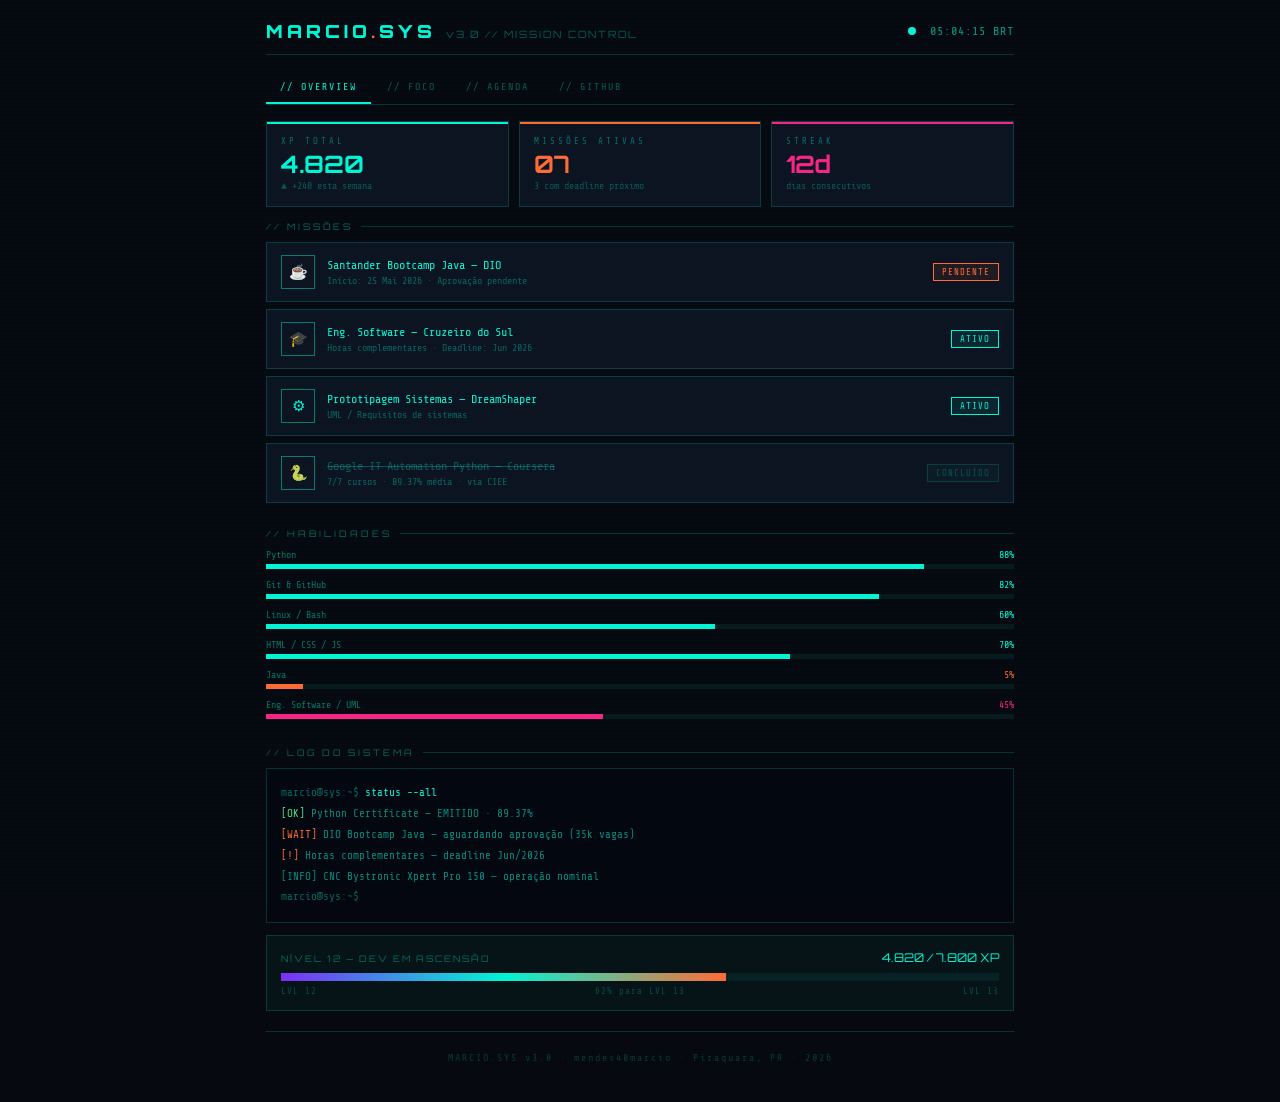
==== index.html @ 16a3c5b2 "feat: MARCIO.SYS v3.0 Mission Control" ====
<!DOCTYPE html>
<html lang="pt-BR">
<head>
<meta charset="UTF-8"/>
<meta name="viewport" content="width=device-width, initial-scale=1.0"/>
<title>MARCIO.SYS v3.0 — Mission Control</title>
<link rel="preconnect" href="https://fonts.googleapis.com"/>
<link href="https://fonts.googleapis.com/css2?family=Orbitron:wght@400;700;900&family=Share+Tech+Mono&display=swap" rel="stylesheet"/>
<style>
*{box-sizing:border-box;margin:0;padding:0}
:root{
  --c:#00f5d4;--c2:#ff6b35;--c3:#f72585;--c4:#7b2ff7;
  --bg:#060a10;--bg2:#0d1421;--bg3:#111827;
  --border:rgba(0,245,212,0.18);--border2:rgba(0,245,212,0.45)
}
html,body{min-height:100vh;background:var(--bg);color:var(--c);font-family:'Share Tech Mono',monospace;overflow-x:hidden}
.scanline{position:fixed;top:0;left:0;right:0;bottom:0;background:repeating-linear-gradient(0deg,transparent,transparent 3px,rgba(0,245,212,0.01) 3px,rgba(0,245,212,0.01) 4px);pointer-events:none;z-index:9999}
.sys{max-width:780px;margin:0 auto;padding:20px 16px}

/* HEADER */
.hdr{display:flex;align-items:center;justify-content:space-between;border-bottom:1px solid var(--border);padding-bottom:12px;margin-bottom:16px}
.logo{font-family:'Orbitron',sans-serif;font-size:18px;font-weight:900;letter-spacing:4px;color:var(--c)}
.logo b{color:var(--c2)}
.logo span{font-size:10px;font-weight:400;color:rgba(0,245,212,0.35);letter-spacing:2px}
.hdr-right{display:flex;gap:14px;align-items:center}
.dot{width:8px;height:8px;border-radius:50%;background:var(--c);animation:blink 1.4s infinite;display:inline-block}
@keyframes blink{0%,100%{opacity:1}50%{opacity:0.15}}
.clk{font-size:12px;color:rgba(0,245,212,0.6);letter-spacing:1px}

/* TABS */
.tabs{display:flex;gap:2px;margin-bottom:16px;border-bottom:1px solid var(--border);overflow-x:auto}
.tab{background:transparent;border:none;border-bottom:2px solid transparent;color:rgba(0,245,212,0.35);font-family:'Share Tech Mono',monospace;font-size:10px;letter-spacing:2px;padding:10px 14px;cursor:pointer;transition:all 0.2s;white-space:nowrap}
.tab:hover{color:var(--c)}.tab.active{color:var(--c);border-bottom-color:var(--c)}

.panel{display:none}.panel.active{display:block}

/* SECTION TITLE */
.stitle{font-family:'Orbitron',sans-serif;font-size:9px;letter-spacing:3px;color:rgba(0,245,212,0.4);margin-bottom:10px;display:flex;align-items:center;gap:8px}
.stitle::after{content:'';flex:1;height:1px;background:var(--border)}

/* CARDS */
.g3{display:grid;grid-template-columns:repeat(3,1fr);gap:10px;margin-bottom:14px}
.card{background:var(--bg2);border:1px solid var(--border);padding:14px;position:relative;overflow:hidden}
.card::before{content:'';position:absolute;top:0;left:0;right:0;height:2px;background:var(--c)}
.card.o::before{background:var(--c2)}.card.p::before{background:var(--c3)}.card.v::before{background:var(--c4)}
.lbl{font-size:9px;letter-spacing:3px;color:rgba(0,245,212,0.4);margin-bottom:6px}
.val{font-family:'Orbitron',sans-serif;font-size:24px;font-weight:700;line-height:1}
.val.o{color:var(--c2)}.val.p{color:var(--c3)}.val.v{color:var(--c4)}
.sub{font-size:10px;color:rgba(0,245,212,0.3);margin-top:4px}

/* MISSIONS */
.mission{background:var(--bg2);border:1px solid var(--border);padding:12px 14px;margin-bottom:7px;display:flex;align-items:center;gap:12px;cursor:pointer;transition:all 0.2s}
.mission:hover{border-color:var(--c2);background:rgba(255,107,53,0.04)}
.mission.done .mtitle{text-decoration:line-through;color:rgba(0,245,212,0.3)}
.micon{width:34px;height:34px;border:1px solid var(--border2);display:flex;align-items:center;justify-content:center;font-size:15px;flex-shrink:0}
.mbody{flex:1;min-width:0}
.mtitle{font-size:12px;color:var(--c);white-space:nowrap;overflow:hidden;text-overflow:ellipsis}
.mmeta{font-size:10px;color:rgba(0,245,212,0.35);margin-top:3px}
.badge{font-size:9px;padding:3px 8px;letter-spacing:1px;flex-shrink:0}
.ba{background:rgba(0,245,212,0.08);border:1px solid var(--c);color:var(--c)}
.bp{background:rgba(255,107,53,0.08);border:1px solid var(--c2);color:var(--c2)}
.bd{background:rgba(0,245,212,0.03);border:1px solid rgba(0,245,212,0.15);color:rgba(0,245,212,0.25)}

/* SKILL BARS */
.pb-wrap{margin-bottom:10px}
.pb-row{display:flex;justify-content:space-between;font-size:10px;color:rgba(0,245,212,0.45);margin-bottom:4px}
.pb{height:5px;background:rgba(0,245,212,0.07);overflow:hidden}
.pbf{height:100%;transition:width 1.4s ease}
.pbf.c{background:var(--c)}.pbf.o{background:var(--c2)}.pbf.p{background:var(--c3)}

/* TERMINAL */
.terminal{background:#040710;border:1px solid var(--border);padding:14px;font-size:11px;line-height:1.9;margin-bottom:12px}
.tp{color:rgba(0,245,212,0.4)}.tc{color:var(--c)}.tok{color:#4ade80}.twarn{color:var(--c2)}.terr{color:var(--c3)}.tout{color:rgba(0,245,212,0.55)}

/* XP BAR */
.xp-bar-full{background:rgba(0,245,212,0.04);border:1px solid var(--border);padding:14px;margin-top:12px}
.xp-top{display:flex;justify-content:space-between;align-items:baseline;margin-bottom:8px}
.xp-lbl{font-family:'Orbitron',sans-serif;font-size:9px;letter-spacing:2px;color:rgba(0,245,212,0.4)}
.xp-v{font-family:'Orbitron',sans-serif;font-size:12px;color:var(--c)}
.xp-b{height:8px;background:rgba(0,245,212,0.06);overflow:hidden}
.xp-f{height:100%;background:linear-gradient(90deg,var(--c4),var(--c),var(--c2));width:62%;transition:width 1.4s ease}
.xp-sub{display:flex;justify-content:space-between;font-size:9px;color:rgba(0,245,212,0.25);margin-top:5px;letter-spacing:1px}

/* BUTTONS */
.btn-add{background:transparent;border:1px solid var(--border2);color:var(--c);font-family:'Share Tech Mono',monospace;font-size:10px;padding:10px;cursor:pointer;letter-spacing:2px;width:100%;margin-top:8px;transition:all 0.2s}
.btn-add:hover{background:rgba(0,245,212,0.07)}

/* POMODORO */
.pomo-wrap{background:var(--bg2);border:1px solid var(--border);padding:24px;text-align:center;position:relative}
.pomo-wrap::before{content:'';position:absolute;top:0;left:0;right:0;height:2px;background:linear-gradient(90deg,var(--c3),var(--c2),var(--c))}
.pomo-ring{width:180px;height:180px;margin:0 auto 14px;position:relative}
.pomo-svg{transform:rotate(-90deg)}
.pomo-track{fill:none;stroke:rgba(0,245,212,0.08);stroke-width:10}
.pomo-prog{fill:none;stroke:var(--c);stroke-width:10;stroke-linecap:round;transition:stroke-dashoffset 1s linear}
.pomo-time{position:absolute;top:50%;left:50%;transform:translate(-50%,-50%);font-family:'Orbitron',sans-serif;font-size:32px;font-weight:700;color:var(--c)}
.pomo-mode-lbl{font-size:9px;letter-spacing:3px;color:rgba(0,245,212,0.45);margin-bottom:10px}
.pomo-sublbl{font-size:11px;color:rgba(0,245,212,0.4);margin-bottom:14px;letter-spacing:1px}
.pomo-sessions{display:flex;gap:8px;justify-content:center;margin-bottom:14px}
.psess{width:16px;height:16px;border:1px solid rgba(0,245,212,0.2);background:transparent;transition:background 0.3s}
.psess.done{background:var(--c)}
.pomo-btns{display:flex;gap:8px;justify-content:center;flex-wrap:wrap;margin-bottom:10px}
.pbtn{background:transparent;border:1px solid var(--border2);color:var(--c);font-family:'Share Tech Mono',monospace;font-size:11px;padding:8px 16px;cursor:pointer;letter-spacing:2px;transition:all 0.2s}
.pbtn:hover{background:rgba(0,245,212,0.07)}
.pbtn.red{border-color:var(--c3);color:var(--c3)}.pbtn.red:hover{background:rgba(247,37,133,0.07)}
.pbtn.orange{border-color:var(--c2);color:var(--c2)}.pbtn.orange:hover{background:rgba(255,107,53,0.07)}
.pomo-task-box{background:rgba(0,245,212,0.04);border:1px solid var(--border);padding:10px 14px;font-size:11px;color:rgba(0,245,212,0.6);margin-top:12px;letter-spacing:1px}
.pomo-stats{font-size:10px;color:rgba(0,245,212,0.3);margin-top:12px;letter-spacing:1px}

/* CALENDAR */
.cal-wrap{background:var(--bg2);border:1px solid var(--border);padding:16px;margin-bottom:12px}
.cal-hdr{display:flex;justify-content:space-between;align-items:center;margin-bottom:14px}
.cal-nav{background:transparent;border:1px solid var(--border);color:var(--c);font-family:'Share Tech Mono',monospace;font-size:14px;padding:5px 12px;cursor:pointer}
.cal-nav:hover{background:rgba(0,245,212,0.06)}
.cal-month{font-family:'Orbitron',sans-serif;font-size:13px;letter-spacing:2px}
.cal-days{display:grid;grid-template-columns:repeat(7,1fr);gap:2px;margin-bottom:4px}
.cal-dlbl{text-align:center;font-size:9px;color:rgba(0,245,212,0.3);padding:5px 0;letter-spacing:1px}
.cal-cells{display:grid;grid-template-columns:repeat(7,1fr);gap:2px}
.cal-cell{aspect-ratio:1;display:flex;align-items:center;justify-content:center;font-size:11px;cursor:pointer;position:relative;border:1px solid transparent;transition:all 0.15s;border-radius:2px}
.cal-cell:hover{border-color:var(--border2)}
.cal-cell.empty{opacity:0;pointer-events:none}
.cal-cell.today{border-color:var(--c);color:var(--c);font-weight:700}
.cal-cell.has-ev::after{content:'';position:absolute;bottom:3px;left:50%;transform:translateX(-50%);width:4px;height:4px;border-radius:50%;background:var(--c2)}
.cal-cell.deadline{border-color:var(--c3);color:var(--c3)}
.ev-item{display:flex;align-items:center;gap:12px;padding:9px 0;border-bottom:1px solid var(--border);font-size:11px}
.ev-dot{width:6px;height:6px;border-radius:50%;flex-shrink:0}
.ev-date{font-size:10px;color:rgba(0,245,212,0.4);width:70px;flex-shrink:0}

/* GITHUB */
.gh-wrap{background:var(--bg2);border:1px solid var(--border);padding:16px;margin-bottom:12px;position:relative;overflow:hidden}
.gh-wrap::before{content:'';position:absolute;top:0;left:0;right:0;height:2px;background:linear-gradient(90deg,var(--c4),var(--c),var(--c2))}
.gh-profile-row{display:flex;gap:16px;align-items:center;margin-bottom:16px}
.gh-avatar{width:56px;height:56px;border-radius:50%;border:2px solid var(--c);background:linear-gradient(135deg,var(--c4),var(--c));display:flex;align-items:center;justify-content:center;font-family:'Orbitron',sans-serif;font-size:18px;font-weight:900;color:#000;flex-shrink:0}
.gh-name{font-family:'Orbitron',sans-serif;font-size:14px;color:var(--c);letter-spacing:2px}
.gh-bio{font-size:11px;color:rgba(0,245,212,0.4);margin-top:4px;line-height:1.6}
.stats4{display:grid;grid-template-columns:repeat(4,1fr);gap:8px;margin-bottom:14px}
.stat-box{background:var(--bg3);border:1px solid var(--border);padding:12px;text-align:center}
.stat-val{font-family:'Orbitron',sans-serif;font-size:20px;font-weight:700;color:var(--c)}
.stat-val.o{color:var(--c2)}.stat-val.p{color:var(--c3)}.stat-val.v{color:var(--c4)}
.stat-lbl{font-size:9px;color:rgba(0,245,212,0.35);margin-top:4px;letter-spacing:1px}
.contrib-grid{display:grid;grid-template-columns:repeat(52,1fr);gap:2px;margin-bottom:8px}
.cc{aspect-ratio:1;border-radius:1px;background:rgba(0,245,212,0.05)}
.cc.l1{background:rgba(0,245,212,0.15)}.cc.l2{background:rgba(0,245,212,0.3)}
.cc.l3{background:rgba(0,245,212,0.55)}.cc.l4{background:var(--c)}
.contrib-legend{display:flex;align-items:center;gap:6px;justify-content:flex-end;font-size:9px;color:rgba(0,245,212,0.3)}
.cl{width:10px;height:10px;border-radius:1px}
.repo-item{display:flex;justify-content:space-between;align-items:flex-start;padding:12px 0;border-bottom:1px solid var(--border);cursor:pointer;gap:10px}
.repo-item:last-child{border-bottom:none}
.repo-item:hover .repo-name{color:var(--c2)}
.repo-left{flex:1;min-width:0}
.repo-name{font-size:12px;color:var(--c);transition:color 0.2s;white-space:nowrap;overflow:hidden;text-overflow:ellipsis}
.repo-desc{font-size:10px;color:rgba(0,245,212,0.3);margin-top:3px;white-space:nowrap;overflow:hidden;text-overflow:ellipsis}
.repo-meta{display:flex;gap:8px;align-items:center;flex-shrink:0}
.repo-lang{font-size:9px;padding:3px 8px;border:1px solid var(--border2);color:rgba(0,245,212,0.6)}
.lang-dot{display:inline-block;width:8px;height:8px;border-radius:50%;margin-right:4px}
.lb-wrap{margin-bottom:10px}
.lb-row{display:flex;justify-content:space-between;font-size:10px;color:rgba(0,245,212,0.45);margin-bottom:4px}
.lb{height:4px;background:rgba(0,245,212,0.07);overflow:hidden}
.lb-fill{height:100%;transition:width 1.2s ease}

/* FOOTER */
.footer{text-align:center;padding:20px 0;font-size:10px;color:rgba(0,245,212,0.2);letter-spacing:2px;border-top:1px solid var(--border);margin-top:20px}
</style>
</head>
<body>
<div class="scanline"></div>
<div class="sys">

<!-- HEADER -->
<div class="hdr">
  <div class="logo">MARCIO<b>.</b>SYS <span>v3.0 // MISSION CONTROL</span></div>
  <div class="hdr-right">
    <div class="dot"></div>
    <div class="clk" id="clk">--:--:--</div>
  </div>
</div>

<!-- TABS -->
<div class="tabs">
  <button class="tab active" onclick="switchTab('overview')">// OVERVIEW</button>
  <button class="tab" onclick="switchTab('pomodoro')">// FOCO</button>
  <button class="tab" onclick="switchTab('calendar')">// AGENDA</button>
  <button class="tab" onclick="switchTab('github')">// GITHUB</button>
</div>

<!-- ===== OVERVIEW ===== -->
<div class="panel active" id="panel-overview">
  <div class="g3">
    <div class="card">
      <div class="lbl">XP TOTAL</div>
      <div class="val">4.820</div>
      <div class="sub">▲ +240 esta semana</div>
    </div>
    <div class="card o">
      <div class="lbl">MISSÕES ATIVAS</div>
      <div class="val o">07</div>
      <div class="sub">3 com deadline próximo</div>
    </div>
    <div class="card p">
      <div class="lbl">STREAK</div>
      <div class="val p">12d</div>
      <div class="sub">dias consecutivos</div>
    </div>
  </div>

  <div class="stitle">// MISSÕES</div>
  <div class="mission" onclick="window.open('https://web.dio.me','_blank')">
    <div class="micon">☕</div>
    <div class="mbody">
      <div class="mtitle">Santander Bootcamp Java — DIO</div>
      <div class="mmeta">Início: 25 Mai 2026 · Aprovação pendente</div>
    </div>
    <div class="badge bp">PENDENTE</div>
  </div>
  <div class="mission">
    <div class="micon">🎓</div>
    <div class="mbody">
      <div class="mtitle">Eng. Software — Cruzeiro do Sul</div>
      <div class="mmeta">Horas complementares · Deadline: Jun 2026</div>
    </div>
    <div class="badge ba">ATIVO</div>
  </div>
  <div class="mission">
    <div class="micon">⚙</div>
    <div class="mbody">
      <div class="mtitle">Prototipagem Sistemas — DreamShaper</div>
      <div class="mmeta">UML / Requisitos de sistemas</div>
    </div>
    <div class="badge ba">ATIVO</div>
  </div>
  <div class="mission done">
    <div class="micon">🐍</div>
    <div class="mbody">
      <div class="mtitle">Google IT Automation Python — Coursera</div>
      <div class="mmeta">7/7 cursos · 89.37% média · via CIEE</div>
    </div>
    <div class="badge bd">CONCLUÍDO</div>
  </div>

  <br>
  <div class="stitle">// HABILIDADES</div>
  <div class="pb-wrap">
    <div class="pb-row"><span>Python</span><span style="color:var(--c)">88%</span></div>
    <div class="pb"><div class="pbf c" style="width:0" data-width="88%"></div></div>
  </div>
  <div class="pb-wrap">
    <div class="pb-row"><span>Git & GitHub</span><span style="color:var(--c)">82%</span></div>
    <div class="pb"><div class="pbf c" style="width:0" data-width="82%"></div></div>
  </div>
  <div class="pb-wrap">
    <div class="pb-row"><span>Linux / Bash</span><span style="color:var(--c)">60%</span></div>
    <div class="pb"><div class="pbf c" style="width:0" data-width="60%"></div></div>
  </div>
  <div class="pb-wrap">
    <div class="pb-row"><span>HTML / CSS / JS</span><span style="color:var(--c)">70%</span></div>
    <div class="pb"><div class="pbf c" style="width:0" data-width="70%"></div></div>
  </div>
  <div class="pb-wrap">
    <div class="pb-row"><span>Java</span><span style="color:var(--c2)">5%</span></div>
    <div class="pb"><div class="pbf o" style="width:0" data-width="5%"></div></div>
  </div>
  <div class="pb-wrap">
    <div class="pb-row"><span>Eng. Software / UML</span><span style="color:var(--c3)">45%</span></div>
    <div class="pb"><div class="pbf p" style="width:0" data-width="45%"></div></div>
  </div>

  <br>
  <div class="stitle">// LOG DO SISTEMA</div>
  <div class="terminal">
    <div><span class="tp">marcio@sys:~$ </span><span class="tc">status --all</span></div>
    <div><span class="tok">[OK]</span><span class="tout"> Python Certificate — EMITIDO · 89.37%</span></div>
    <div><span class="twarn">[WAIT]</span><span class="tout"> DIO Bootcamp Java — aguardando aprovação (35k vagas)</span></div>
    <div><span class="twarn">[!]</span><span class="tout"> Horas complementares — deadline Jun/2026</span></div>
    <div><span class="tout">[INFO] CNC Bystronic Xpert Pro 150 — operação nominal</span></div>
    <div><span class="tp">marcio@sys:~$ </span><span class="tc" id="cur">_</span></div>
  </div>

  <div class="xp-bar-full">
    <div class="xp-top">
      <div class="xp-lbl">NÍVEL 12 — DEV EM ASCENSÃO</div>
      <div class="xp-v">4.820 / 7.800 XP</div>
    </div>
    <div class="xp-b"><div class="xp-f"></div></div>
    <div class="xp-sub"><span>LVL 12</span><span>62% para LVL 13</span><span>LVL 13</span></div>
  </div>
</div>

<!-- ===== POMODORO ===== -->
<div class="panel" id="panel-pomodoro">
  <div class="pomo-wrap">
    <div class="pomo-mode-lbl" id="pomo-mode-lbl">MODO FOCO</div>
    <div class="pomo-ring">
      <svg class="pomo-svg" width="180" height="180" viewBox="0 0 180 180">
        <circle class="pomo-track" cx="90" cy="90" r="78"/>
        <circle class="pomo-prog" id="pomo-ring" cx="90" cy="90" r="78" stroke-dasharray="490" stroke-dashoffset="0"/>
      </svg>
      <div class="pomo-time" id="pomo-display">25:00</div>
    </div>
    <div class="pomo-sublbl" id="pomo-sublbl">Selecione uma tarefa e inicie</div>
    <div class="pomo-sessions">
      <div class="psess" id="s0"></div>
      <div class="psess" id="s1"></div>
      <div class="psess" id="s2"></div>
      <div class="psess" id="s3"></div>
    </div>
    <div class="pomo-btns">
      <button class="pbtn" onclick="pomoDur(25,'FOCO')">25m FOCO</button>
      <button class="pbtn orange" onclick="pomoDur(5,'PAUSA CURTA')">5m PAUSA</button>
      <button class="pbtn" onclick="pomoDur(15,'PAUSA LONGA')">15m LONGA</button>
    </div>
    <div class="pomo-btns">
      <button class="pbtn" id="btn-start" onclick="pomoToggle()">[ INICIAR ]</button>
      <button class="pbtn red" onclick="pomoReset()">[ RESET ]</button>
    </div>
    <div class="stitle" style="margin-top:16px">// TAREFA ATUAL</div>
    <div class="pomo-task-box" id="pomo-task">Nenhuma tarefa selecionada</div>
    <div style="display:flex;gap:8px;flex-wrap:wrap;justify-content:center;margin-top:10px">
      <button class="pbtn" style="font-size:10px;padding:6px 12px" onclick="setTask('Santander Bootcamp Java')">☕ Java</button>
      <button class="pbtn" style="font-size:10px;padding:6px 12px" onclick="setTask('Horas Complementares')">🎓 Faculdade</button>
      <button class="pbtn" style="font-size:10px;padding:6px 12px" onclick="setTask('Prototipagem UML')">⚙ UML</button>
      <button class="pbtn" style="font-size:10px;padding:6px 12px" onclick="setTask('Projeto pessoal')">💻 Projeto</button>
    </div>
    <div class="pomo-stats">
      Sessões hoje: <span id="sess-count" style="color:var(--c);font-family:'Orbitron',sans-serif">0</span>
      &nbsp;|&nbsp;
      Foco total: <span id="focus-time" style="color:var(--c2);font-family:'Orbitron',sans-serif">0min</span>
    </div>
  </div>
</div>

<!-- ===== CALENDAR ===== -->
<div class="panel" id="panel-calendar">
  <div class="cal-wrap">
    <div class="cal-hdr">
      <button class="cal-nav" onclick="calNav(-1)">◀</button>
      <div class="cal-month" id="cal-month">MAI 2026</div>
      <button class="cal-nav" onclick="calNav(1)">▶</button>
    </div>
    <div class="cal-days">
      <div class="cal-dlbl">DOM</div><div class="cal-dlbl">SEG</div><div class="cal-dlbl">TER</div>
      <div class="cal-dlbl">QUA</div><div class="cal-dlbl">QUI</div><div class="cal-dlbl">SEX</div><div class="cal-dlbl">SAB</div>
    </div>
    <div class="cal-cells" id="cal-cells"></div>
  </div>
  <div class="stitle">// PRÓXIMOS EVENTOS</div>
  <div id="events-list"></div>
</div>

<!-- ===== GITHUB ===== -->
<div class="panel" id="panel-github">
  <div class="gh-wrap">
    <div class="gh-profile-row">
      <div class="gh-avatar">M</div>
      <div>
        <div class="gh-name">MENDES40MARCIO</div>
        <div class="gh-bio">Desenvolvedor em formação · CNC Programmer · Piraquara, PR, Brasil</div>
      </div>
    </div>
    <div class="stats4">
      <div class="stat-box"><div class="stat-val">12</div><div class="stat-lbl">REPOS</div></div>
      <div class="stat-box"><div class="stat-val o">3</div><div class="stat-lbl">STARS</div></div>
      <div class="stat-box"><div class="stat-val p">5</div><div class="stat-lbl">SEGUIDORES</div></div>
      <div class="stat-box"><div class="stat-val v">8</div><div class="stat-lbl">SEGUINDO</div></div>
    </div>
  </div>

  <div class="gh-wrap">
    <div class="stitle">// LINGUAGENS</div>
    <div class="lb-wrap">
      <div class="lb-row"><span><span class="lang-dot" style="background:#3572A5"></span>Python</span><span style="color:var(--c)">55%</span></div>
      <div class="lb"><div class="lb-fill" data-width="55%" style="width:0;background:#3572A5"></div></div>
    </div>
    <div class="lb-wrap">
      <div class="lb-row"><span><span class="lang-dot" style="background:#e34c26"></span>HTML</span><span style="color:var(--c)">25%</span></div>
      <div class="lb"><div class="lb-fill" data-width="25%" style="width:0;background:#e34c26"></div></div>
    </div>
    <div class="lb-wrap">
      <div class="lb-row"><span><span class="lang-dot" style="background:#f1e05a"></span>JavaScript</span><span style="color:var(--c)">15%</span></div>
      <div class="lb"><div class="lb-fill" data-width="15%" style="width:0;background:#f1e05a"></div></div>
    </div>
    <div class="lb-wrap">
      <div class="lb-row"><span><span class="lang-dot" style="background:#b07219"></span>Java</span><span style="color:var(--c2)">5%</span></div>
      <div class="lb"><div class="lb-fill" data-width="5%" style="width:0;background:#b07219"></div></div>
    </div>
  </div>

  <div class="gh-wrap">
    <div class="stitle">// REPOSITÓRIOS</div>
    <div class="repo-item" onclick="window.open('https://github.com/mendes40marcio','_blank')">
      <div class="repo-left">
        <div class="repo-name">MARCIO.SYS-dashboard</div>
        <div class="repo-desc">Dashboard pessoal cyberpunk com tracker de estudos</div>
      </div>
      <div class="repo-meta">
        <div class="repo-lang"><span class="lang-dot" style="background:#e34c26"></span>HTML</div>
        <span style="font-size:10px;color:rgba(0,245,212,0.35)">★ 1</span>
      </div>
    </div>
    <div class="repo-item" onclick="window.open('https://github.com/mendes40marcio','_blank')">
      <div class="repo-left">
        <div class="repo-name">python-automation-scripts</div>
        <div class="repo-desc">Scripts de automação — Google IT Automation Certificate</div>
      </div>
      <div class="repo-meta">
        <div class="repo-lang"><span class="lang-dot" style="background:#3572A5"></span>Python</div>
        <span style="font-size:10px;color:rgba(0,245,212,0.35)">★ 0</span>
      </div>
    </div>
    <div class="repo-item" onclick="window.open('https://github.com/mendes40marcio','_blank')">
      <div class="repo-left">
        <div class="repo-name">santander-java-bootcamp</div>
        <div class="repo-desc">Projetos do Santander Bootcamp Java — DIO 2026</div>
      </div>
      <div class="repo-meta">
        <div class="repo-lang"><span class="lang-dot" style="background:#b07219"></span>Java</div>
        <span style="font-size:10px;color:rgba(0,245,212,0.35)">★ 0</span>
      </div>
    </div>
  </div>

  <div class="gh-wrap">
    <div class="stitle">// MAPA DE CONTRIBUIÇÕES</div>
    <div class="contrib-grid" id="contrib-grid"></div>
    <div class="contrib-legend">
      menos
      <div class="cl" style="background:rgba(0,245,212,0.05)"></div>
      <div class="cl" style="background:rgba(0,245,212,0.15)"></div>
      <div class="cl" style="background:rgba(0,245,212,0.3)"></div>
      <div class="cl" style="background:rgba(0,245,212,0.55)"></div>
      <div class="cl" style="background:var(--c)"></div>
      mais
    </div>
  </div>

  <a href="https://github.com/mendes40marcio" target="_blank">
    <button class="btn-add">[ ABRIR GITHUB PROFILE ] ↗</button>
  </a>
</div>

<div class="footer">MARCIO.SYS v3.0 · mendes40marcio · Piraquara, PR · 2026</div>

</div><!-- end .sys -->

<script>
// CLOCK
function updateClock(){
  const n=new Date();
  document.getElementById('clk').textContent=
    String(n.getHours()).padStart(2,'0')+':'+
    String(n.getMinutes()).padStart(2,'0')+':'+
    String(n.getSeconds()).padStart(2,'0')+' BRT';
}
setInterval(updateClock,1000);
updateClock();

// CURSOR BLINK
let cur=true;
setInterval(()=>{
  const e=document.getElementById('cur');
  if(e){e.style.opacity=cur?'1':'0';cur=!cur;}
},600);

// ANIMATE BARS ON LOAD
function animateBars(){
  document.querySelectorAll('[data-width]').forEach(el=>{
    setTimeout(()=>{el.style.width=el.dataset.width;},200);
  });
}
animateBars();

// TABS
function switchTab(id){
  const ids=['overview','pomodoro','calendar','github'];
  document.querySelectorAll('.tab').forEach((t,i)=>{
    t.classList.toggle('active',ids[i]===id);
  });
  document.querySelectorAll('.panel').forEach(p=>p.classList.remove('active'));
  document.getElementById('panel-'+id).classList.add('active');
  // re-animate bars when switching tabs
  setTimeout(animateBars,100);
}

// POMODORO
let pomoIv=null,pomoRunning=false,pomoTotal=25*60,pomoLeft=25*60;
let pomoSess=0,pomoMin=0,pomoTask='Nenhuma tarefa selecionada';
const POMO_CIRCUMFERENCE=490;

function pomoDur(m,label){
  if(pomoRunning)return;
  pomoTotal=m*60;pomoLeft=m*60;
  document.getElementById('pomo-mode-lbl').textContent='MODO '+label;
  document.getElementById('pomo-ring').style.strokeDashoffset='0';
  updatePomoDisplay();
}
function updatePomoDisplay(){
  const m=Math.floor(pomoLeft/60),s=pomoLeft%60;
  document.getElementById('pomo-display').textContent=
    String(m).padStart(2,'0')+':'+String(s).padStart(2,'0');
  const prog=1-(pomoLeft/pomoTotal);
  document.getElementById('pomo-ring').style.strokeDashoffset=String(prog*POMO_CIRCUMFERENCE);
}
function pomoToggle(){
  if(pomoRunning){
    clearInterval(pomoIv);pomoRunning=false;
    document.getElementById('btn-start').textContent='[ RETOMAR ]';
  } else {
    pomoRunning=true;
    document.getElementById('btn-start').textContent='[ PAUSAR ]';
    document.getElementById('pomo-sublbl').textContent='Focando: '+pomoTask;
    pomoIv=setInterval(()=>{
      if(pomoLeft>0){pomoLeft--;updatePomoDisplay();}
      else{
        clearInterval(pomoIv);pomoRunning=false;
        document.getElementById('btn-start').textContent='[ INICIAR ]';
        document.getElementById('pomo-sublbl').textContent='Sessão concluída! Descanse.';
        if(pomoTotal===25*60){
          pomoSess++;pomoMin+=25;
          document.getElementById('sess-count').textContent=pomoSess;
          document.getElementById('focus-time').textContent=pomoMin+'min';
          if(pomoSess<=4)document.getElementById('s'+(pomoSess-1)).classList.add('done');
        }
      }
    },1000);
  }
}
function pomoReset(){
  clearInterval(pomoIv);pomoRunning=false;pomoLeft=pomoTotal;
  document.getElementById('btn-start').textContent='[ INICIAR ]';
  document.getElementById('pomo-sublbl').textContent='Selecione uma tarefa e inicie';
  document.getElementById('pomo-ring').style.strokeDashoffset='0';
  updatePomoDisplay();
}
function setTask(t){
  pomoTask=t;
  document.getElementById('pomo-task').textContent=t;
  document.getElementById('pomo-sublbl').textContent='Pronto para focar em: '+t;
}
updatePomoDisplay();

// CALENDAR
const CAL_EVENTS=[
  {date:'2026-05-25',title:'Início Bootcamp Java DIO',color:'#ff6b35'},
  {date:'2026-05-10',title:'Entrega Prototipagem UML',color:'#00f5d4'},
  {date:'2026-05-30',title:'Revisão horas complementares',color:'#00f5d4'},
  {date:'2026-06-15',title:'Deadline horas complementares',color:'#f72585'},
  {date:'2026-06-25',title:'Entrega final — Cruzeiro do Sul',color:'#f72585'},
];
let calDate=new Date(2026,4,1);
const MONTHS=['JAN','FEV','MAR','ABR','MAI','JUN','JUL','AGO','SET','OUT','NOV','DEZ'];

function renderCal(){
  const y=calDate.getFullYear(),m=calDate.getMonth();
  document.getElementById('cal-month').textContent=MONTHS[m]+' '+y;
  const first=new Date(y,m,1).getDay();
  const days=new Date(y,m+1,0).getDate();
  const today=new Date();
  let html='';
  for(let i=0;i<first;i++)html+='<div class="cal-cell empty"></div>';
  for(let d=1;d<=days;d++){
    const ds=`${y}-${String(m+1).padStart(2,'0')}-${String(d).padStart(2,'0')}`;
    const ev=CAL_EVENTS.find(e=>e.date===ds);
    const isToday=today.getFullYear()===y&&today.getMonth()===m&&today.getDate()===d;
    let cls='cal-cell';
    if(isToday)cls+=' today';
    if(ev)cls+=ev.color==='#f72585'?' deadline':' has-ev';
    html+=`<div class="${cls}" title="${ev?ev.title:''}" onclick="calClick('${ds}')">${d}</div>`;
  }
  document.getElementById('cal-cells').innerHTML=html;
  renderEvents(y,m);
}
function renderEvents(y,m){
  const filtered=CAL_EVENTS
    .filter(e=>{const d=new Date(e.date);return d.getFullYear()===y&&d.getMonth()===m;})
    .sort((a,b)=>new Date(a.date)-new Date(b.date));
  document.getElementById('events-list').innerHTML=filtered.length
    ?filtered.map(ev=>{
        const d=new Date(ev.date);
        const dd=String(d.getDate()).padStart(2,'0')+'/'+String(d.getMonth()+1).padStart(2,'0');
        return `<div class="ev-item">
          <div class="ev-dot" style="background:${ev.color}"></div>
          <div class="ev-date">${dd}</div>
          <div style="font-size:11px;color:var(--c)">${ev.title}</div>
        </div>`;
      }).join('')
    :'<div style="font-size:11px;color:rgba(0,245,212,0.3);padding:10px 0">Nenhum evento neste mês</div>';
}
function calNav(dir){
  calDate=new Date(calDate.getFullYear(),calDate.getMonth()+dir,1);
  renderCal();
}
function calClick(ds){
  const ev=CAL_EVENTS.find(e=>e.date===ds);
  if(ev)alert('Evento: '+ev.title+'\nData: '+ds);
}
renderCal();

// CONTRIB GRID
(function(){
  let html='';
  for(let i=0;i<364;i++){
    const r=Math.random();
    let l='';
    if(r>0.88)l='l4';
    else if(r>0.74)l='l3';
    else if(r>0.55)l='l2';
    else if(r>0.35)l='l1';
    html+=`<div class="cc ${l}"></div>`;
  }
  document.getElementById('contrib-grid').innerHTML=html;
})();
</script>
</body>
</html>
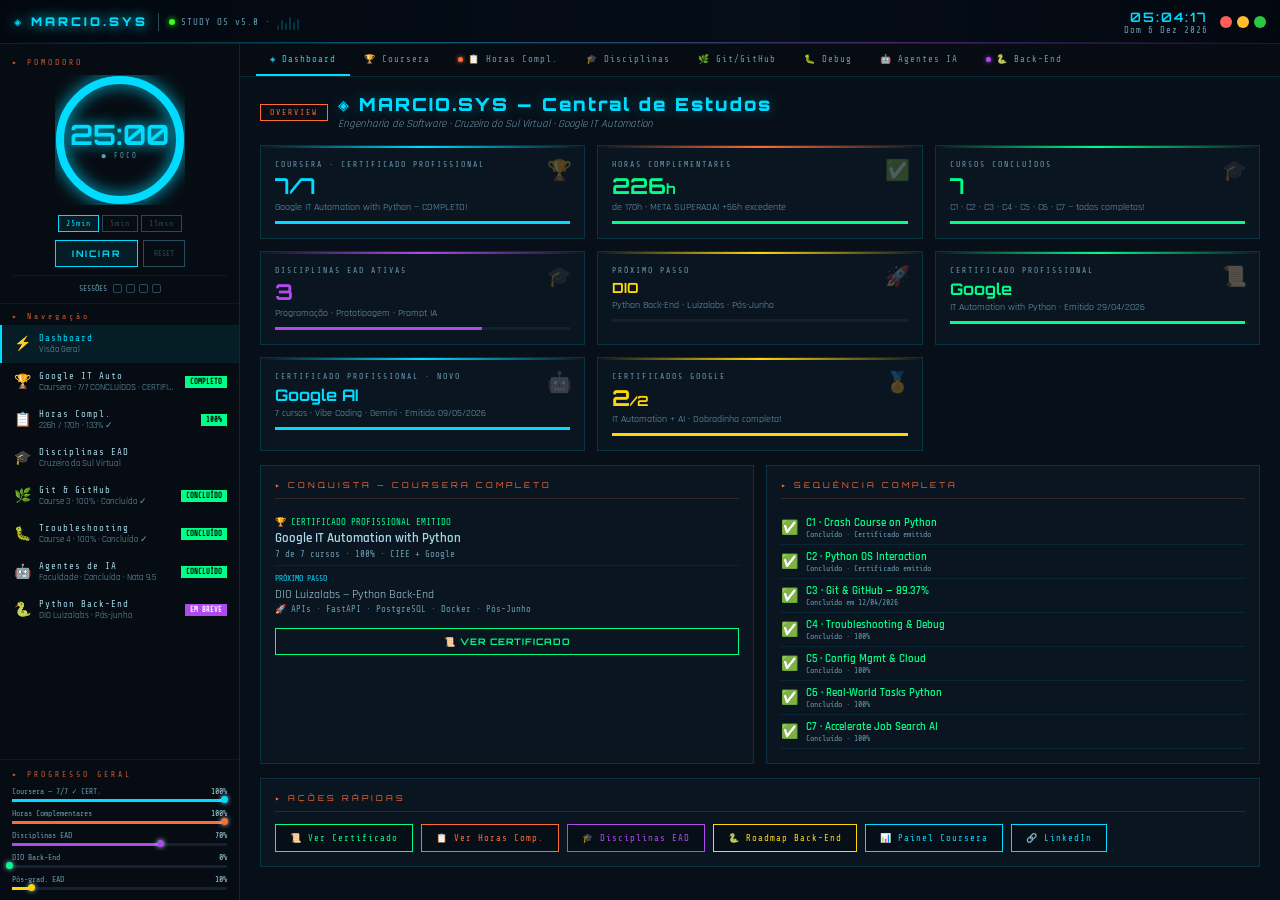
==== commit 3a0930e4: "feat: MARCIO.SYS v5.0 Study OS" ====
--- a/index.html
+++ b/index.html
@@ -1,612 +1,1819 @@
 <!DOCTYPE html>
 <html lang="pt-BR">
 <head>
-<meta charset="UTF-8"/>
-<meta name="viewport" content="width=device-width, initial-scale=1.0"/>
-<title>MARCIO.SYS v3.0 — Mission Control</title>
-<link rel="preconnect" href="https://fonts.googleapis.com"/>
-<link href="https://fonts.googleapis.com/css2?family=Orbitron:wght@400;700;900&family=Share+Tech+Mono&display=swap" rel="stylesheet"/>
+<meta charset="UTF-8">
+<meta name="viewport" content="width=device-width, initial-scale=1.0">
+<title>MARCIO.SYS — Study OS v5</title>
 <style>
-*{box-sizing:border-box;margin:0;padding:0}
-:root{
-  --c:#00f5d4;--c2:#ff6b35;--c3:#f72585;--c4:#7b2ff7;
-  --bg:#060a10;--bg2:#0d1421;--bg3:#111827;
-  --border:rgba(0,245,212,0.18);--border2:rgba(0,245,212,0.45)
-}
-html,body{min-height:100vh;background:var(--bg);color:var(--c);font-family:'Share Tech Mono',monospace;overflow-x:hidden}
-.scanline{position:fixed;top:0;left:0;right:0;bottom:0;background:repeating-linear-gradient(0deg,transparent,transparent 3px,rgba(0,245,212,0.01) 3px,rgba(0,245,212,0.01) 4px);pointer-events:none;z-index:9999}
-.sys{max-width:780px;margin:0 auto;padding:20px 16px}
-
-/* HEADER */
-.hdr{display:flex;align-items:center;justify-content:space-between;border-bottom:1px solid var(--border);padding-bottom:12px;margin-bottom:16px}
-.logo{font-family:'Orbitron',sans-serif;font-size:18px;font-weight:900;letter-spacing:4px;color:var(--c)}
-.logo b{color:var(--c2)}
-.logo span{font-size:10px;font-weight:400;color:rgba(0,245,212,0.35);letter-spacing:2px}
-.hdr-right{display:flex;gap:14px;align-items:center}
-.dot{width:8px;height:8px;border-radius:50%;background:var(--c);animation:blink 1.4s infinite;display:inline-block}
-@keyframes blink{0%,100%{opacity:1}50%{opacity:0.15}}
-.clk{font-size:12px;color:rgba(0,245,212,0.6);letter-spacing:1px}
-
-/* TABS */
-.tabs{display:flex;gap:2px;margin-bottom:16px;border-bottom:1px solid var(--border);overflow-x:auto}
-.tab{background:transparent;border:none;border-bottom:2px solid transparent;color:rgba(0,245,212,0.35);font-family:'Share Tech Mono',monospace;font-size:10px;letter-spacing:2px;padding:10px 14px;cursor:pointer;transition:all 0.2s;white-space:nowrap}
-.tab:hover{color:var(--c)}.tab.active{color:var(--c);border-bottom-color:var(--c)}
-
-.panel{display:none}.panel.active{display:block}
+@import url('https://fonts.googleapis.com/css2?family=Share+Tech+Mono&family=Orbitron:wght@400;600;700;900&family=Rajdhani:wght@300;400;500;600;700&display=swap');
+
+/* ═══════════════════════════════════════
+   ROOT VARIABLES
+═══════════════════════════════════════ */
+:root {
+  --bg:      #030609;
+  --bg2:     #060c12;
+  --bg3:     #080f18;
+  --panel:   #0a1520;
+  --panel2:  #0d1b28;
+  --glass:   rgba(10,21,32,0.85);
+  --border:  rgba(0,220,255,0.15);
+  --border2: rgba(0,220,255,0.08);
+  --cyan:    #00dcff;
+  --cyan2:   #00b4d8;
+  --cyan3:   #48cae4;
+  --orange:  #ff6b35;
+  --orange2: #ff8c55;
+  --green:   #00ff88;
+  --green2:  #39ff14;
+  --yellow:  #ffd60a;
+  --red:     #ff2d55;
+  --purple:  #b14aed;
+  --blue:    #4361ee;
+  --text:    #a8d8e8;
+  --text2:   #6a9ab0;
+  --dim:     #2a4a5a;
+  --dim2:    #162030;
+  --glow-c:  rgba(0,220,255,0.25);
+  --glow-o:  rgba(255,107,53,0.25);
+  --glow-g:  rgba(0,255,136,0.25);
+}
+
+/* ═══════════════════════════════════════
+   RESET & BASE
+═══════════════════════════════════════ */
+*, *::before, *::after { margin:0; padding:0; box-sizing:border-box; }
+html { font-size:14px; }
+body {
+  background: var(--bg);
+  color: var(--text);
+  font-family: 'Rajdhani', sans-serif;
+  height: 100vh; width: 100vw;
+  overflow: hidden;
+  cursor: default;
+}
+
+/* ── GLOBAL SCROLLBAR ── */
+::-webkit-scrollbar { width:4px; height:4px; }
+::-webkit-scrollbar-track { background: var(--dim2); }
+::-webkit-scrollbar-thumb { background: var(--dim); border-radius:2px; }
+::-webkit-scrollbar-thumb:hover { background: var(--cyan2); }
+
+/* ── SCANLINES ── */
+body::before {
+  content:''; position:fixed; inset:0; z-index:9998; pointer-events:none;
+  background: repeating-linear-gradient(0deg,transparent,transparent 3px,rgba(0,220,255,0.008) 3px,rgba(0,220,255,0.008) 4px);
+}
+
+/* ── GRID MESH BG ── */
+.mesh {
+  position:fixed; inset:0; z-index:0; pointer-events:none;
+  background-image:
+    linear-gradient(rgba(0,220,255,0.02) 1px, transparent 1px),
+    linear-gradient(90deg, rgba(0,220,255,0.02) 1px, transparent 1px);
+  background-size: 50px 50px;
+}
+.mesh::after {
+  content:''; position:absolute; inset:0;
+  background:
+    radial-gradient(ellipse 70% 50% at 20% 0%, rgba(0,100,200,0.08) 0%, transparent 60%),
+    radial-gradient(ellipse 50% 40% at 80% 100%, rgba(180,60,255,0.05) 0%, transparent 60%);
+}
+
+/* ═══════════════════════════════════════
+   APP LAYOUT
+═══════════════════════════════════════ */
+#app {
+  position:relative; z-index:1;
+  width:100vw; height:100vh;
+  display:grid;
+  grid-template-rows: 44px 1fr;
+  grid-template-columns: 240px 1fr;
+  grid-template-areas: "tb tb" "sb main";
+}
+
+/* ═══════════════════════════════════════
+   TITLEBAR
+═══════════════════════════════════════ */
+#titlebar {
+  grid-area: tb;
+  background: linear-gradient(90deg, #03080f 0%, #060d17 60%, #03080f 100%);
+  border-bottom: 1px solid var(--border);
+  display: flex; align-items: center;
+  padding: 0 14px; gap: 10px;
+  position: relative; overflow: hidden;
+  -webkit-app-region: drag;
+}
+#titlebar::after {
+  content:''; position:absolute; bottom:0; left:0; right:0; height:1px;
+  background: linear-gradient(90deg, transparent 0%, var(--cyan) 30%, var(--purple) 70%, transparent 100%);
+  opacity:.4; animation: tbLine 4s infinite;
+}
+@keyframes tbLine { 0%,100%{opacity:.2} 50%{opacity:.7} }
+
+.tb-logo {
+  font-family:'Orbitron',monospace; font-size:12px; font-weight:900;
+  color:var(--cyan); letter-spacing:3px;
+  text-shadow:0 0 12px var(--cyan), 0 0 24px rgba(0,220,255,.3);
+  -webkit-app-region:no-drag; white-space:nowrap;
+}
+.tb-divider { width:1px; height:18px; background:var(--dim); flex-shrink:0; }
+.tb-status {
+  font-family:'Share Tech Mono',monospace; font-size:9px;
+  color:var(--text2); letter-spacing:1px;
+  display:flex; align-items:center; gap:6px;
+}
+.tb-led {
+  width:6px; height:6px; border-radius:50%;
+  background:var(--green2); box-shadow:0 0 6px var(--green2);
+  animation: ledBlink 2s infinite;
+}
+@keyframes ledBlink { 0%,100%{opacity:1;box-shadow:0 0 6px var(--green2)} 50%{opacity:.3;box-shadow:none} }
+
+/* AV BARS */
+.av { display:flex; align-items:flex-end; gap:2px; height:16px; }
+.av-b {
+  width:2px; background:var(--cyan); border-radius:1px; opacity:.7;
+  animation: avUp 1s infinite ease-in-out;
+}
+.av-b:nth-child(1){height:5px;animation-delay:0s}
+.av-b:nth-child(2){height:10px;animation-delay:.1s}
+.av-b:nth-child(3){height:7px;animation-delay:.2s}
+.av-b:nth-child(4){height:13px;animation-delay:.05s}
+.av-b:nth-child(5){height:8px;animation-delay:.15s}
+.av-b:nth-child(6){height:11px;animation-delay:.25s}
+@keyframes avUp{0%,100%{transform:scaleY(.3);opacity:.3}50%{transform:scaleY(1);opacity:.9}}
+.av.stopped .av-b { animation-play-state:paused; opacity:.2; }
+
+.tb-right { margin-left:auto; display:flex; align-items:center; gap:12px; -webkit-app-region:no-drag; }
+.tb-datetime {
+  display:flex; flex-direction:column; align-items:flex-end;
+}
+.tb-time { font-family:'Orbitron',monospace; font-size:13px; font-weight:600; color:var(--cyan); letter-spacing:2px; }
+.tb-date { font-family:'Share Tech Mono',monospace; font-size:9px; color:var(--text2); letter-spacing:1px; }
+
+.win-controls { display:flex; gap:5px; }
+.wc { width:12px; height:12px; border-radius:50%; border:none; cursor:pointer; transition:.2s; }
+.wc:hover{transform:scale(1.2)}
+.wc-r{background:#ff5f57}
+.wc-y{background:#febc2e}
+.wc-g{background:#28c840}
+
+/* ═══════════════════════════════════════
+   SIDEBAR
+═══════════════════════════════════════ */
+#sidebar {
+  grid-area: sb;
+  background: var(--bg2);
+  border-right: 1px solid var(--border);
+  display: flex; flex-direction:column;
+  overflow: hidden;
+}
+
+/* ── TIMER SECTION ── */
+.sb-timer {
+  padding: 14px 12px 10px;
+  border-bottom: 1px solid var(--border2);
+  flex-shrink: 0;
+}
+.sb-sec-lbl {
+  font-family:'Share Tech Mono',monospace; font-size:8px;
+  color:var(--orange); letter-spacing:3px; text-transform:uppercase;
+  margin-bottom:8px; opacity:.8;
+}
+
+.ring-wrap { position:relative; width:130px; height:130px; margin:0 auto 10px; }
+.ring-svg { position:absolute; inset:0; transform:rotate(-90deg); }
+.r-track { fill:none; stroke:var(--dim2); stroke-width:8; }
+.r-fill  {
+  fill:none; stroke:var(--cyan); stroke-width:8; stroke-linecap:round;
+  stroke-dasharray:376; stroke-dashoffset:0;
+  filter:drop-shadow(0 0 8px var(--cyan));
+  transition:stroke-dashoffset 1s linear, stroke .4s, filter .4s;
+}
+.ring-inner {
+  position:absolute; inset:0;
+  display:flex; flex-direction:column; align-items:center; justify-content:center;
+}
+.r-digits {
+  font-family:'Orbitron',monospace; font-size:28px; font-weight:700;
+  color:var(--cyan); text-shadow:0 0 14px var(--cyan); line-height:1;
+}
+.r-mode-lbl {
+  font-family:'Share Tech Mono',monospace; font-size:7px;
+  color:var(--text2); letter-spacing:2px; margin-top:3px;
+}
+
+.mode-row { display:flex; gap:3px; justify-content:center; margin-bottom:8px; }
+.mpill {
+  font-family:'Share Tech Mono',monospace; font-size:8px;
+  padding:3px 7px; border:1px solid var(--dim); color:var(--dim);
+  background:transparent; cursor:pointer; transition:.2s; letter-spacing:1px;
+}
+.mpill.active { border-color:var(--cyan); color:var(--cyan); background:rgba(0,220,255,.08); }
+.mpill:hover:not(.active) { border-color:var(--cyan3); color:var(--cyan3); }
+
+.t-btns { display:flex; gap:5px; justify-content:center; }
+.t-main {
+  font-family:'Orbitron',monospace; font-size:9px; font-weight:700;
+  padding:7px 16px; border:1px solid var(--cyan); color:var(--cyan);
+  background:rgba(0,220,255,.08); cursor:pointer; letter-spacing:2px;
+  transition:.2s;
+}
+.t-main:hover { background:rgba(0,220,255,.2); box-shadow:0 0 12px var(--glow-c); }
+.t-rst {
+  font-family:'Share Tech Mono',monospace; font-size:8px;
+  padding:7px 10px; border:1px solid var(--dim); color:var(--dim);
+  background:transparent; cursor:pointer; transition:.2s;
+}
+.t-rst:hover { border-color:var(--orange); color:var(--orange); }
+
+.sess-row {
+  display:flex; align-items:center; justify-content:center; gap:6px;
+  margin-top:8px; padding-top:8px; border-top:1px solid var(--border2);
+}
+.sess-lbl { font-family:'Share Tech Mono',monospace; font-size:8px; color:var(--text2); }
+.sdots { display:flex; gap:4px; }
+.sdot { width:9px; height:9px; border-radius:2px; border:1px solid var(--dim); transition:.3s; }
+.sdot.lit { background:var(--orange); border-color:var(--orange); box-shadow:0 0 6px var(--orange); }
+
+/* ── NAV SECTION ── */
+.sb-nav-lbl {
+  font-family:'Share Tech Mono',monospace; font-size:8px;
+  color:var(--orange); letter-spacing:3px;
+  padding:8px 12px 4px; opacity:.8;
+}
+.sb-nav { flex:1; overflow-y:auto; }
+
+.nav-item {
+  display:flex; align-items:center; gap:8px;
+  padding:8px 12px; cursor:pointer;
+  border-left:2px solid transparent;
+  transition:.2s; position:relative;
+}
+.nav-item:hover { background:rgba(0,220,255,.04); }
+.nav-item.active { background:rgba(0,220,255,.08); border-left-color:var(--cyan); }
+.ni-icon { font-size:14px; flex-shrink:0; }
+.ni-info { flex:1; min-width:0; }
+.ni-title {
+  font-family:'Share Tech Mono',monospace; font-size:9px;
+  color:var(--text); letter-spacing:1px;
+  white-space:nowrap; overflow:hidden; text-overflow:ellipsis;
+}
+.nav-item.active .ni-title { color:var(--cyan); }
+.ni-sub { font-size:9px; color:var(--text2); margin-top:1px; white-space:nowrap; overflow:hidden; text-overflow:ellipsis; }
+.ni-badge {
+  font-family:'Share Tech Mono',monospace; font-size:7px;
+  padding:2px 5px; font-weight:bold; flex-shrink:0;
+}
+.badge-active  { background:var(--cyan); color:#000; }
+.badge-done    { background:var(--green); color:#000; }
+.badge-next    { background:var(--purple); color:#fff; }
+.badge-pending { background:var(--orange); color:#000; }
+.badge-warn    { background:var(--yellow); color:#000; }
+
+/* ── PROGRESS SECTION ── */
+.sb-prog {
+  padding:10px 12px;
+  border-top:1px solid var(--border2);
+  flex-shrink:0;
+}
+.prog-item { margin-bottom:7px; }
+.prog-item:last-child{margin-bottom:0}
+.prog-row {
+  display:flex; justify-content:space-between;
+  font-family:'Share Tech Mono',monospace; font-size:8px;
+  color:var(--text2); margin-bottom:3px;
+}
+.prog-row span:last-child { color:var(--text); }
+.pbar { height:3px; background:var(--dim2); position:relative; }
+.pfill { height:100%; transition:width 1.5s ease; position:relative; }
+.pfill::after {
+  content:''; position:absolute; right:-1px; top:-3px;
+  width:7px; height:7px; border-radius:50%; background:inherit;
+  box-shadow:0 0 5px currentColor;
+}
+.pc{background:var(--cyan)} .po{background:var(--orange)} .pg{background:var(--green)}
+.pp{background:var(--purple)} .py{background:var(--yellow)} .pr{background:var(--red)}
+
+/* ═══════════════════════════════════════
+   MAIN AREA
+═══════════════════════════════════════ */
+#main {
+  grid-area: main;
+  display:flex; flex-direction:column;
+  overflow:hidden; background:var(--bg3);
+}
+
+/* ── TAB BAR ── */
+#tabbar {
+  display:flex; align-items:center;
+  background:var(--bg2);
+  border-bottom:1px solid var(--border);
+  padding:0 16px; gap:0;
+  overflow-x:auto; flex-shrink:0;
+}
+#tabbar::-webkit-scrollbar{height:0}
+.tab-btn {
+  font-family:'Share Tech Mono',monospace; font-size:9px;
+  padding:10px 14px; border:none; background:transparent;
+  color:var(--text2); cursor:pointer; white-space:nowrap;
+  border-bottom:2px solid transparent; transition:.2s; letter-spacing:1px;
+  display:flex; align-items:center; gap:5px;
+}
+.tab-btn:hover{color:var(--text)}
+.tab-btn.active{color:var(--cyan);border-bottom-color:var(--cyan)}
+.tab-dot{width:5px;height:5px;border-radius:50%;background:var(--green2);box-shadow:0 0 4px var(--green2)}
+.tab-dot.orange{background:var(--orange);box-shadow:0 0 4px var(--orange)}
+.tab-dot.purple{background:var(--purple);box-shadow:0 0 4px var(--purple)}
+
+/* ── CONTENT AREA ── */
+#content { flex:1; overflow-y:auto; padding:16px 20px; }
+
+/* ─ DASHBOARD VIEW ─ */
+.dash-grid {
+  display:grid;
+  grid-template-columns: repeat(3, 1fr);
+  gap:12px;
+  margin-bottom:14px;
+}
+@media(max-width:900px){.dash-grid{grid-template-columns:1fr 1fr}}
+
+.stat-card {
+  background:var(--panel); border:1px solid var(--border);
+  padding:14px; position:relative; overflow:hidden;
+  transition:.3s; cursor:default;
+}
+.stat-card:hover { border-color:rgba(0,220,255,.35); transform:translateY(-1px); box-shadow:0 4px 20px rgba(0,0,0,.4); }
+.stat-card::before {
+  content:''; position:absolute; top:0; left:0; right:0; height:2px;
+}
+.sc-cyan::before{background:linear-gradient(90deg,transparent,var(--cyan),transparent)}
+.sc-orange::before{background:linear-gradient(90deg,transparent,var(--orange),transparent)}
+.sc-green::before{background:linear-gradient(90deg,transparent,var(--green),transparent)}
+.sc-purple::before{background:linear-gradient(90deg,transparent,var(--purple),transparent)}
+.sc-yellow::before{background:linear-gradient(90deg,transparent,var(--yellow),transparent)}
+.sc-red::before{background:linear-gradient(90deg,transparent,var(--red),transparent)}
+
+.sc-label { font-family:'Share Tech Mono',monospace; font-size:8px; color:var(--text2); letter-spacing:2px; margin-bottom:6px; }
+.sc-value { font-family:'Orbitron',monospace; font-size:22px; font-weight:700; line-height:1; }
+.sc-sub { font-size:10px; color:var(--text2); margin-top:4px; }
+.sc-icon { position:absolute; right:12px; top:12px; font-size:20px; opacity:.3; }
+.sc-bar { margin-top:8px; height:3px; background:var(--dim2); }
+.sc-bar-fill { height:100%; transition:width 1.5s ease; }
+
+/* ─ COURSERA VIEW ─ */
+.course-list { display:flex; flex-direction:column; gap:10px; }
+.course-card {
+  background:var(--panel); border:1px solid var(--border);
+  padding:14px 16px; display:flex; align-items:center; gap:14px;
+  transition:.2s; position:relative; overflow:hidden;
+}
+.course-card:hover{border-color:rgba(0,220,255,.3);background:var(--panel2)}
+.course-card::after {
+  content:''; position:absolute; left:0; top:0; bottom:0; width:3px;
+}
+.cc-done::after{background:var(--green)}
+.cc-active::after{background:var(--cyan);animation:pulse2 2s infinite}
+.cc-next::after{background:var(--purple)}
+@keyframes pulse2{0%,100%{opacity:1}50%{opacity:.3}}
+
+.cc-num {
+  font-family:'Orbitron',monospace; font-size:10px; font-weight:700;
+  color:var(--text2); flex-shrink:0; min-width:30px;
+}
+.cc-status-icon{font-size:20px;flex-shrink:0}
+.cc-info{flex:1;min-width:0}
+.cc-title{font-family:'Rajdhani',sans-serif;font-size:14px;font-weight:600;color:var(--text)}
+.cc-sub{font-family:'Share Tech Mono',monospace;font-size:9px;color:var(--text2);margin-top:2px}
+.cc-prog-bar{margin-top:8px;height:4px;background:var(--dim2);position:relative}
+.cc-prog-fill{height:100%;transition:width 1.5s ease;position:relative}
+.cc-prog-fill::after{
+  content:'';position:absolute;right:-2px;top:-3px;
+  width:8px;height:8px;border-radius:50%;background:inherit;
+  box-shadow:0 0 6px currentColor;
+}
+.cc-badge{
+  font-family:'Share Tech Mono',monospace;font-size:8px;
+  padding:4px 8px;flex-shrink:0;
+}
+.cc-action{
+  font-family:'Orbitron',monospace;font-size:9px;font-weight:700;
+  padding:7px 14px;border:1px solid;background:transparent;
+  cursor:pointer;letter-spacing:1px;transition:.2s;flex-shrink:0;
+}
+.cc-action.resume{border-color:var(--cyan);color:var(--cyan)}
+.cc-action.resume:hover{background:rgba(0,220,255,.15);box-shadow:0 0 10px var(--glow-c)}
+.cc-action.done-btn{border-color:var(--green);color:var(--green)}
+.cc-action.linked{border-color:var(--blue);color:var(--blue)}
+.cc-action.linked:hover{background:rgba(67,97,238,.15)}
+.cc-deadline{
+  font-family:'Share Tech Mono',monospace;font-size:9px;
+  color:var(--yellow);padding:3px 8px;border:1px solid rgba(255,214,10,.3);
+  background:rgba(255,214,10,.06);margin-top:6px;display:inline-block;
+}
+
+/* ─ HORAS COMPLEMENTARES VIEW ─ */
+.horas-header{
+  background:var(--panel);border:1px solid var(--border);
+  padding:16px;margin-bottom:12px;position:relative;overflow:hidden;
+}
+.horas-header::before{
+  content:'';position:absolute;top:0;left:0;right:0;height:2px;
+  background:linear-gradient(90deg,transparent,var(--orange),var(--cyan),transparent);
+}
+.horas-big-bar{
+  background:var(--dim2);height:8px;border-radius:0;margin:10px 0 6px;
+  position:relative;overflow:visible;
+}
+.horas-big-fill{
+  height:100%;
+  background:linear-gradient(90deg,var(--cyan),var(--orange));
+  transition:width 1.5s ease;position:relative;
+}
+.horas-big-fill::after{
+  content:'';position:absolute;right:0;top:-4px;
+  width:16px;height:16px;border-radius:50%;
+  background:var(--orange);box-shadow:0 0 10px var(--orange);
+  animation:pulse3 2s infinite;
+}
+@keyframes pulse3{0%,100%{box-shadow:0 0 8px var(--orange)}50%{box-shadow:0 0 20px var(--orange)}}
+.horas-row{display:flex;justify-content:space-between;align-items:center;gap:12px;flex-wrap:wrap}
+.horas-stat{text-align:center}
+.horas-num{font-family:'Orbitron',monospace;font-size:28px;font-weight:900;line-height:1}
+.horas-sub{font-family:'Share Tech Mono',monospace;font-size:8px;color:var(--text2);letter-spacing:1px}
+
+.comp-table{
+  background:var(--panel);border:1px solid var(--border);
+  overflow:hidden;
+}
+.comp-table-head{
+  display:grid;grid-template-columns:1fr 2fr 80px 90px 90px 70px;
+  gap:0;padding:8px 14px;
+  background:var(--bg2);border-bottom:1px solid var(--border);
+}
+.cth{font-family:'Share Tech Mono',monospace;font-size:8px;color:var(--text2);letter-spacing:2px;text-transform:uppercase}
+.comp-row{
+  display:grid;grid-template-columns:1fr 2fr 80px 90px 90px 70px;
+  gap:0;padding:10px 14px;border-bottom:1px solid var(--border2);
+  transition:.2s;align-items:center;
+}
+.comp-row:last-child{border-bottom:none}
+.comp-row:hover{background:rgba(0,220,255,.04)}
+.crd{font-size:11px;color:var(--text);line-height:1.3}
+.crd-sub{font-family:'Share Tech Mono',monospace;font-size:8px;color:var(--text2);margin-top:2px}
+.status-pill{
+  font-family:'Share Tech Mono',monospace;font-size:8px;
+  padding:3px 7px;text-align:center;font-weight:bold;
+  border:1px solid;display:inline-block;
+}
+.sp-ok{border-color:var(--green);color:var(--green);background:rgba(0,255,136,.08)}
+.sp-no{border-color:var(--red);color:var(--red);background:rgba(255,45,85,.08)}
+.sp-wait{border-color:var(--yellow);color:var(--yellow);background:rgba(255,214,10,.08)}
+.ch-num{font-family:'Orbitron',monospace;font-size:11px;font-weight:700}
+
+/* ─ DISCIPLINAS VIEW ─ */
+.disc-grid{display:grid;grid-template-columns:1fr 1fr;gap:10px}
+@media(max-width:800px){.disc-grid{grid-template-columns:1fr}}
+
+.disc-card{
+  background:var(--panel);border:1px solid var(--border);
+  padding:14px;position:relative;overflow:hidden;
+  transition:.2s;
+}
+.disc-card:hover{border-color:rgba(0,220,255,.3);transform:translateY(-1px)}
+.disc-period{
+  font-family:'Share Tech Mono',monospace;font-size:8px;
+  color:var(--text2);letter-spacing:2px;margin-bottom:6px;
+}
+.disc-code{
+  font-family:'Share Tech Mono',monospace;font-size:8px;
+  color:var(--dim);margin-bottom:4px;
+}
+.disc-title{font-family:'Rajdhani',sans-serif;font-size:14px;font-weight:600;color:var(--text);line-height:1.3}
+.disc-status{
+  margin-top:8px;display:flex;align-items:center;gap:6px;
+}
+.disc-dot{width:7px;height:7px;border-radius:50%;flex-shrink:0}
+.d-green{background:var(--green);box-shadow:0 0 6px var(--green)}
+.d-cyan{background:var(--cyan);box-shadow:0 0 6px var(--cyan)}
+.d-orange{background:var(--orange);box-shadow:0 0 6px var(--orange)}
+.d-purple{background:var(--purple);box-shadow:0 0 6px var(--purple)}
+.d-yellow{background:var(--yellow);box-shadow:0 0 6px var(--yellow)}
+.disc-status-lbl{font-family:'Share Tech Mono',monospace;font-size:9px}
+.disc-accent{position:absolute;top:0;left:0;bottom:0;width:3px}
+
+/* ─ MÓDULOS STUDY VIEW ─ */
+.study-layout{display:grid;grid-template-columns:1fr 300px;gap:14px}
+@media(max-width:900px){.study-layout{grid-template-columns:1fr}}
+
+.panel-box{background:var(--panel);border:1px solid var(--border);padding:14px}
+.panel-title{
+  font-family:'Orbitron',monospace;font-size:8px;color:var(--orange);
+  letter-spacing:3px;margin-bottom:12px;padding-bottom:8px;
+  border-bottom:1px solid rgba(255,107,53,.2);
+}
+.topic-item{
+  display:flex;align-items:flex-start;gap:10px;
+  padding:8px 0;border-bottom:1px solid var(--border2);
+  animation:fadeSlide .4s ease both;
+}
+.topic-item:last-child{border-bottom:none}
+@keyframes fadeSlide{from{opacity:0;transform:translateX(-6px)}to{opacity:1;transform:none}}
+.ti-icon{font-size:14px;flex-shrink:0;margin-top:1px}
+.ti-text{font-size:13px;color:var(--text);line-height:1.4;font-weight:500}
+.ti-sub{font-family:'Share Tech Mono',monospace;font-size:9px;color:var(--text2);display:block;margin-top:2px}
+
+.code-box{
+  background:#020810;border:1px solid rgba(0,220,255,.12);
+  padding:12px;margin-top:12px;
+  font-family:'Share Tech Mono',monospace;font-size:10px;
+  color:#7ec8e3;line-height:1.8;overflow-x:auto;white-space:pre;
+}
+.kw{color:var(--cyan)}.str{color:var(--green)}.cmt{color:var(--dim)}.fn{color:var(--orange)}.num{color:var(--yellow)}.cls{color:var(--purple)}
+
+.tags-wrap{display:flex;flex-wrap:wrap;gap:5px;margin-top:10px}
+.tag{font-family:'Share Tech Mono',monospace;font-size:8px;padding:3px 7px;border:1px solid;letter-spacing:1px}
+.tc{border-color:var(--cyan2);color:var(--cyan2)}
+.tg{border-color:var(--green);color:var(--green)}
+.to{border-color:var(--orange);color:var(--orange)}
+.tp{border-color:var(--purple);color:var(--purple)}
+.ty{border-color:var(--yellow);color:var(--yellow)}
+
+.alert-strip{
+  margin-top:12px;padding:10px 12px;
+  border-left:3px solid var(--yellow);
+  background:rgba(255,214,10,.05);
+  font-family:'Share Tech Mono',monospace;font-size:10px;
+  color:var(--yellow);line-height:1.6;
+}
+
+/* CHECKPOINTS */
+.cp-list{display:flex;flex-direction:column;gap:1px}
+.cp-item{
+  display:flex;align-items:center;gap:8px;
+  padding:8px 0;border-bottom:1px solid var(--border2);
+  cursor:pointer;transition:.2s;
+}
+.cp-item:last-child{border-bottom:none}
+.cp-item:hover{padding-left:4px}
+.cp-box{
+  width:14px;height:14px;border:1px solid var(--dim);flex-shrink:0;
+  display:flex;align-items:center;justify-content:center;transition:.2s;
+}
+.cp-item.done .cp-box{border-color:var(--green);background:rgba(0,255,136,.12)}
+.cp-tick{color:var(--green);font-size:10px;display:none;font-weight:bold}
+.cp-item.done .cp-tick{display:block}
+.cp-lbl{font-family:'Share Tech Mono',monospace;font-size:9px;color:var(--text);transition:.2s;line-height:1.4}
+.cp-item.done .cp-lbl{color:var(--dim);text-decoration:line-through}
+
+/* TIPS */
+.tip-item{
+  display:flex;gap:8px;padding:7px 0;
+  border-bottom:1px solid var(--border2);
+  font-size:11px;color:var(--text);line-height:1.5;
+}
+.tip-item:last-child{border-bottom:none}
+.tip-arrow{color:var(--cyan);font-family:'Share Tech Mono',monospace;font-size:10px;flex-shrink:0;margin-top:1px}
+
+/* ── EDITABLE VALUES ── */
+.editable-val {
+  cursor: pointer;
+  position: relative;
+  transition: .2s;
+}
+.editable-val:hover {
+  text-shadow: 0 0 12px var(--cyan), 0 0 24px rgba(0,220,255,.4) !important;
+  opacity: .9;
+}
+.editable-val::after {
+  content: '✎';
+  position: absolute;
+  top: -6px;
+  right: -14px;
+  font-size: 9px;
+  color: var(--cyan);
+  opacity: 0;
+  transition: opacity .2s;
+  font-family: sans-serif;
+}
+.editable-val:hover::after { opacity: .7; }
+
+.edit-input-wrap {
+  display: inline-flex;
+  align-items: center;
+  gap: 4px;
+  background: rgba(0,220,255,.08);
+  border: 1px solid var(--cyan);
+  padding: 2px 6px;
+  box-shadow: 0 0 12px var(--glow-c);
+}
+.edit-input {
+  font-family: 'Orbitron', monospace;
+  font-size: inherit;
+  font-weight: 700;
+  color: var(--cyan);
+  background: transparent;
+  border: none;
+  outline: none;
+  width: 80px;
+  text-align: center;
+}
+.edit-ok {
+  font-size: 10px;
+  color: var(--green);
+  cursor: pointer;
+  font-family: 'Share Tech Mono', monospace;
+  padding: 0 3px;
+}
+.edit-ok:hover { color: #fff; }
+
+/* ── NOTIFICATION ── */
+#notif{
+  position:fixed;bottom:20px;left:50%;
+  transform:translateX(-50%) translateY(80px);
+  background:var(--panel2);border:1px solid var(--cyan);
+  color:var(--cyan);font-family:'Orbitron',monospace;font-size:10px;
+  padding:10px 20px;letter-spacing:2px;
+  box-shadow:0 0 30px var(--glow-c);
+  transition:transform .4s cubic-bezier(.175,.885,.32,1.275);
+  z-index:10000;white-space:nowrap;pointer-events:none;
+}
+#notif.show{transform:translateX(-50%) translateY(0)}
+#notif.warn{border-color:var(--yellow);color:var(--yellow);box-shadow:0 0 30px var(--glow-o)}
+#notif.ok{border-color:var(--green);color:var(--green);box-shadow:0 0 30px var(--glow-g)}
 
 /* SECTION TITLE */
-.stitle{font-family:'Orbitron',sans-serif;font-size:9px;letter-spacing:3px;color:rgba(0,245,212,0.4);margin-bottom:10px;display:flex;align-items:center;gap:8px}
-.stitle::after{content:'';flex:1;height:1px;background:var(--border)}
-
-/* CARDS */
-.g3{display:grid;grid-template-columns:repeat(3,1fr);gap:10px;margin-bottom:14px}
-.card{background:var(--bg2);border:1px solid var(--border);padding:14px;position:relative;overflow:hidden}
-.card::before{content:'';position:absolute;top:0;left:0;right:0;height:2px;background:var(--c)}
-.card.o::before{background:var(--c2)}.card.p::before{background:var(--c3)}.card.v::before{background:var(--c4)}
-.lbl{font-size:9px;letter-spacing:3px;color:rgba(0,245,212,0.4);margin-bottom:6px}
-.val{font-family:'Orbitron',sans-serif;font-size:24px;font-weight:700;line-height:1}
-.val.o{color:var(--c2)}.val.p{color:var(--c3)}.val.v{color:var(--c4)}
-.sub{font-size:10px;color:rgba(0,245,212,0.3);margin-top:4px}
-
-/* MISSIONS */
-.mission{background:var(--bg2);border:1px solid var(--border);padding:12px 14px;margin-bottom:7px;display:flex;align-items:center;gap:12px;cursor:pointer;transition:all 0.2s}
-.mission:hover{border-color:var(--c2);background:rgba(255,107,53,0.04)}
-.mission.done .mtitle{text-decoration:line-through;color:rgba(0,245,212,0.3)}
-.micon{width:34px;height:34px;border:1px solid var(--border2);display:flex;align-items:center;justify-content:center;font-size:15px;flex-shrink:0}
-.mbody{flex:1;min-width:0}
-.mtitle{font-size:12px;color:var(--c);white-space:nowrap;overflow:hidden;text-overflow:ellipsis}
-.mmeta{font-size:10px;color:rgba(0,245,212,0.35);margin-top:3px}
-.badge{font-size:9px;padding:3px 8px;letter-spacing:1px;flex-shrink:0}
-.ba{background:rgba(0,245,212,0.08);border:1px solid var(--c);color:var(--c)}
-.bp{background:rgba(255,107,53,0.08);border:1px solid var(--c2);color:var(--c2)}
-.bd{background:rgba(0,245,212,0.03);border:1px solid rgba(0,245,212,0.15);color:rgba(0,245,212,0.25)}
-
-/* SKILL BARS */
-.pb-wrap{margin-bottom:10px}
-.pb-row{display:flex;justify-content:space-between;font-size:10px;color:rgba(0,245,212,0.45);margin-bottom:4px}
-.pb{height:5px;background:rgba(0,245,212,0.07);overflow:hidden}
-.pbf{height:100%;transition:width 1.4s ease}
-.pbf.c{background:var(--c)}.pbf.o{background:var(--c2)}.pbf.p{background:var(--c3)}
-
-/* TERMINAL */
-.terminal{background:#040710;border:1px solid var(--border);padding:14px;font-size:11px;line-height:1.9;margin-bottom:12px}
-.tp{color:rgba(0,245,212,0.4)}.tc{color:var(--c)}.tok{color:#4ade80}.twarn{color:var(--c2)}.terr{color:var(--c3)}.tout{color:rgba(0,245,212,0.55)}
-
-/* XP BAR */
-.xp-bar-full{background:rgba(0,245,212,0.04);border:1px solid var(--border);padding:14px;margin-top:12px}
-.xp-top{display:flex;justify-content:space-between;align-items:baseline;margin-bottom:8px}
-.xp-lbl{font-family:'Orbitron',sans-serif;font-size:9px;letter-spacing:2px;color:rgba(0,245,212,0.4)}
-.xp-v{font-family:'Orbitron',sans-serif;font-size:12px;color:var(--c)}
-.xp-b{height:8px;background:rgba(0,245,212,0.06);overflow:hidden}
-.xp-f{height:100%;background:linear-gradient(90deg,var(--c4),var(--c),var(--c2));width:62%;transition:width 1.4s ease}
-.xp-sub{display:flex;justify-content:space-between;font-size:9px;color:rgba(0,245,212,0.25);margin-top:5px;letter-spacing:1px}
-
-/* BUTTONS */
-.btn-add{background:transparent;border:1px solid var(--border2);color:var(--c);font-family:'Share Tech Mono',monospace;font-size:10px;padding:10px;cursor:pointer;letter-spacing:2px;width:100%;margin-top:8px;transition:all 0.2s}
-.btn-add:hover{background:rgba(0,245,212,0.07)}
-
-/* POMODORO */
-.pomo-wrap{background:var(--bg2);border:1px solid var(--border);padding:24px;text-align:center;position:relative}
-.pomo-wrap::before{content:'';position:absolute;top:0;left:0;right:0;height:2px;background:linear-gradient(90deg,var(--c3),var(--c2),var(--c))}
-.pomo-ring{width:180px;height:180px;margin:0 auto 14px;position:relative}
-.pomo-svg{transform:rotate(-90deg)}
-.pomo-track{fill:none;stroke:rgba(0,245,212,0.08);stroke-width:10}
-.pomo-prog{fill:none;stroke:var(--c);stroke-width:10;stroke-linecap:round;transition:stroke-dashoffset 1s linear}
-.pomo-time{position:absolute;top:50%;left:50%;transform:translate(-50%,-50%);font-family:'Orbitron',sans-serif;font-size:32px;font-weight:700;color:var(--c)}
-.pomo-mode-lbl{font-size:9px;letter-spacing:3px;color:rgba(0,245,212,0.45);margin-bottom:10px}
-.pomo-sublbl{font-size:11px;color:rgba(0,245,212,0.4);margin-bottom:14px;letter-spacing:1px}
-.pomo-sessions{display:flex;gap:8px;justify-content:center;margin-bottom:14px}
-.psess{width:16px;height:16px;border:1px solid rgba(0,245,212,0.2);background:transparent;transition:background 0.3s}
-.psess.done{background:var(--c)}
-.pomo-btns{display:flex;gap:8px;justify-content:center;flex-wrap:wrap;margin-bottom:10px}
-.pbtn{background:transparent;border:1px solid var(--border2);color:var(--c);font-family:'Share Tech Mono',monospace;font-size:11px;padding:8px 16px;cursor:pointer;letter-spacing:2px;transition:all 0.2s}
-.pbtn:hover{background:rgba(0,245,212,0.07)}
-.pbtn.red{border-color:var(--c3);color:var(--c3)}.pbtn.red:hover{background:rgba(247,37,133,0.07)}
-.pbtn.orange{border-color:var(--c2);color:var(--c2)}.pbtn.orange:hover{background:rgba(255,107,53,0.07)}
-.pomo-task-box{background:rgba(0,245,212,0.04);border:1px solid var(--border);padding:10px 14px;font-size:11px;color:rgba(0,245,212,0.6);margin-top:12px;letter-spacing:1px}
-.pomo-stats{font-size:10px;color:rgba(0,245,212,0.3);margin-top:12px;letter-spacing:1px}
-
-/* CALENDAR */
-.cal-wrap{background:var(--bg2);border:1px solid var(--border);padding:16px;margin-bottom:12px}
-.cal-hdr{display:flex;justify-content:space-between;align-items:center;margin-bottom:14px}
-.cal-nav{background:transparent;border:1px solid var(--border);color:var(--c);font-family:'Share Tech Mono',monospace;font-size:14px;padding:5px 12px;cursor:pointer}
-.cal-nav:hover{background:rgba(0,245,212,0.06)}
-.cal-month{font-family:'Orbitron',sans-serif;font-size:13px;letter-spacing:2px}
-.cal-days{display:grid;grid-template-columns:repeat(7,1fr);gap:2px;margin-bottom:4px}
-.cal-dlbl{text-align:center;font-size:9px;color:rgba(0,245,212,0.3);padding:5px 0;letter-spacing:1px}
-.cal-cells{display:grid;grid-template-columns:repeat(7,1fr);gap:2px}
-.cal-cell{aspect-ratio:1;display:flex;align-items:center;justify-content:center;font-size:11px;cursor:pointer;position:relative;border:1px solid transparent;transition:all 0.15s;border-radius:2px}
-.cal-cell:hover{border-color:var(--border2)}
-.cal-cell.empty{opacity:0;pointer-events:none}
-.cal-cell.today{border-color:var(--c);color:var(--c);font-weight:700}
-.cal-cell.has-ev::after{content:'';position:absolute;bottom:3px;left:50%;transform:translateX(-50%);width:4px;height:4px;border-radius:50%;background:var(--c2)}
-.cal-cell.deadline{border-color:var(--c3);color:var(--c3)}
-.ev-item{display:flex;align-items:center;gap:12px;padding:9px 0;border-bottom:1px solid var(--border);font-size:11px}
-.ev-dot{width:6px;height:6px;border-radius:50%;flex-shrink:0}
-.ev-date{font-size:10px;color:rgba(0,245,212,0.4);width:70px;flex-shrink:0}
-
-/* GITHUB */
-.gh-wrap{background:var(--bg2);border:1px solid var(--border);padding:16px;margin-bottom:12px;position:relative;overflow:hidden}
-.gh-wrap::before{content:'';position:absolute;top:0;left:0;right:0;height:2px;background:linear-gradient(90deg,var(--c4),var(--c),var(--c2))}
-.gh-profile-row{display:flex;gap:16px;align-items:center;margin-bottom:16px}
-.gh-avatar{width:56px;height:56px;border-radius:50%;border:2px solid var(--c);background:linear-gradient(135deg,var(--c4),var(--c));display:flex;align-items:center;justify-content:center;font-family:'Orbitron',sans-serif;font-size:18px;font-weight:900;color:#000;flex-shrink:0}
-.gh-name{font-family:'Orbitron',sans-serif;font-size:14px;color:var(--c);letter-spacing:2px}
-.gh-bio{font-size:11px;color:rgba(0,245,212,0.4);margin-top:4px;line-height:1.6}
-.stats4{display:grid;grid-template-columns:repeat(4,1fr);gap:8px;margin-bottom:14px}
-.stat-box{background:var(--bg3);border:1px solid var(--border);padding:12px;text-align:center}
-.stat-val{font-family:'Orbitron',sans-serif;font-size:20px;font-weight:700;color:var(--c)}
-.stat-val.o{color:var(--c2)}.stat-val.p{color:var(--c3)}.stat-val.v{color:var(--c4)}
-.stat-lbl{font-size:9px;color:rgba(0,245,212,0.35);margin-top:4px;letter-spacing:1px}
-.contrib-grid{display:grid;grid-template-columns:repeat(52,1fr);gap:2px;margin-bottom:8px}
-.cc{aspect-ratio:1;border-radius:1px;background:rgba(0,245,212,0.05)}
-.cc.l1{background:rgba(0,245,212,0.15)}.cc.l2{background:rgba(0,245,212,0.3)}
-.cc.l3{background:rgba(0,245,212,0.55)}.cc.l4{background:var(--c)}
-.contrib-legend{display:flex;align-items:center;gap:6px;justify-content:flex-end;font-size:9px;color:rgba(0,245,212,0.3)}
-.cl{width:10px;height:10px;border-radius:1px}
-.repo-item{display:flex;justify-content:space-between;align-items:flex-start;padding:12px 0;border-bottom:1px solid var(--border);cursor:pointer;gap:10px}
-.repo-item:last-child{border-bottom:none}
-.repo-item:hover .repo-name{color:var(--c2)}
-.repo-left{flex:1;min-width:0}
-.repo-name{font-size:12px;color:var(--c);transition:color 0.2s;white-space:nowrap;overflow:hidden;text-overflow:ellipsis}
-.repo-desc{font-size:10px;color:rgba(0,245,212,0.3);margin-top:3px;white-space:nowrap;overflow:hidden;text-overflow:ellipsis}
-.repo-meta{display:flex;gap:8px;align-items:center;flex-shrink:0}
-.repo-lang{font-size:9px;padding:3px 8px;border:1px solid var(--border2);color:rgba(0,245,212,0.6)}
-.lang-dot{display:inline-block;width:8px;height:8px;border-radius:50%;margin-right:4px}
-.lb-wrap{margin-bottom:10px}
-.lb-row{display:flex;justify-content:space-between;font-size:10px;color:rgba(0,245,212,0.45);margin-bottom:4px}
-.lb{height:4px;background:rgba(0,245,212,0.07);overflow:hidden}
-.lb-fill{height:100%;transition:width 1.2s ease}
-
-/* FOOTER */
-.footer{text-align:center;padding:20px 0;font-size:10px;color:rgba(0,245,212,0.2);letter-spacing:2px;border-top:1px solid var(--border);margin-top:20px}
+.view-title{
+  display:flex;align-items:center;gap:10px;margin-bottom:14px;
+}
+.vt-tag{
+  font-family:'Share Tech Mono',monospace;font-size:8px;
+  padding:3px 9px;border:1px solid var(--orange);color:var(--orange);
+  letter-spacing:2px;flex-shrink:0;
+}
+.vt-h{
+  font-family:'Orbitron',monospace;font-size:clamp(13px,2vw,18px);
+  font-weight:900;color:var(--cyan);
+  text-shadow:0 0 14px rgba(0,220,255,.35);letter-spacing:2px;
+}
+.vt-sub{font-size:11px;color:var(--text2);font-style:italic;margin-top:2px}
 </style>
 </head>
 <body>
-<div class="scanline"></div>
-<div class="sys">
-
-<!-- HEADER -->
-<div class="hdr">
-  <div class="logo">MARCIO<b>.</b>SYS <span>v3.0 // MISSION CONTROL</span></div>
-  <div class="hdr-right">
-    <div class="dot"></div>
-    <div class="clk" id="clk">--:--:--</div>
+<div class="mesh"></div>
+
+<div id="app">
+
+<!-- ══════════════════ TITLEBAR ══════════════════ -->
+<div id="titlebar">
+  <div class="tb-logo">◈ MARCIO.SYS</div>
+  <div class="tb-divider"></div>
+  <div class="tb-status">
+    <span class="tb-led"></span>
+    <span>STUDY OS v5.0</span>
+    <span>·</span>
+    <div class="av stopped" id="avBars">
+      <div class="av-b"></div><div class="av-b"></div><div class="av-b"></div>
+      <div class="av-b"></div><div class="av-b"></div><div class="av-b"></div>
+    </div>
+  </div>
+  <div class="tb-right">
+    <div class="tb-datetime">
+      <div class="tb-time" id="tbTime">--:--:--</div>
+      <div class="tb-date" id="tbDate">---</div>
+    </div>
+    <div class="win-controls">
+      <button class="wc wc-r" title="Fechar" onclick="window.close()"></button>
+      <button class="wc wc-y" title="Minimizar"></button>
+      <button class="wc wc-g" title="Fullscreen" onclick="toggleFS()"></button>
+    </div>
   </div>
 </div>
 
-<!-- TABS -->
-<div class="tabs">
-  <button class="tab active" onclick="switchTab('overview')">// OVERVIEW</button>
-  <button class="tab" onclick="switchTab('pomodoro')">// FOCO</button>
-  <button class="tab" onclick="switchTab('calendar')">// AGENDA</button>
-  <button class="tab" onclick="switchTab('github')">// GITHUB</button>
-</div>
-
-<!-- ===== OVERVIEW ===== -->
-<div class="panel active" id="panel-overview">
-  <div class="g3">
-    <div class="card">
-      <div class="lbl">XP TOTAL</div>
-      <div class="val">4.820</div>
-      <div class="sub">▲ +240 esta semana</div>
-    </div>
-    <div class="card o">
-      <div class="lbl">MISSÕES ATIVAS</div>
-      <div class="val o">07</div>
-      <div class="sub">3 com deadline próximo</div>
-    </div>
-    <div class="card p">
-      <div class="lbl">STREAK</div>
-      <div class="val p">12d</div>
-      <div class="sub">dias consecutivos</div>
+<!-- ══════════════════ SIDEBAR ══════════════════ -->
+<div id="sidebar">
+
+  <!-- TIMER -->
+  <div class="sb-timer">
+    <div class="sb-sec-lbl">▸ Pomodoro</div>
+    <div class="ring-wrap">
+      <svg class="ring-svg" viewBox="0 0 130 130">
+        <circle class="r-track" cx="65" cy="65" r="60"/>
+        <circle class="r-fill" id="rFill" cx="65" cy="65" r="60"/>
+      </svg>
+      <div class="ring-inner">
+        <div class="r-digits" id="rDigits">25:00</div>
+        <div class="r-mode-lbl" id="rLbl">● FOCO</div>
+      </div>
+    </div>
+    <div class="mode-row">
+      <button class="mpill active" onclick="setMode('focus',25)">25min</button>
+      <button class="mpill" onclick="setMode('short',5)">5min</button>
+      <button class="mpill" onclick="setMode('long',15)">15min</button>
+    </div>
+    <div class="t-btns">
+      <button class="t-main" id="tBtn" onclick="toggleTimer()">INICIAR</button>
+      <button class="t-rst" onclick="resetTimer()">RESET</button>
+    </div>
+    <div class="sess-row">
+      <span class="sess-lbl">SESSÕES</span>
+      <div class="sdots" id="sdots">
+        <div class="sdot"></div><div class="sdot"></div>
+        <div class="sdot"></div><div class="sdot"></div>
+      </div>
     </div>
   </div>
 
-  <div class="stitle">// MISSÕES</div>
-  <div class="mission" onclick="window.open('https://web.dio.me','_blank')">
-    <div class="micon">☕</div>
-    <div class="mbody">
-      <div class="mtitle">Santander Bootcamp Java — DIO</div>
-      <div class="mmeta">Início: 25 Mai 2026 · Aprovação pendente</div>
-    </div>
-    <div class="badge bp">PENDENTE</div>
-  </div>
-  <div class="mission">
-    <div class="micon">🎓</div>
-    <div class="mbody">
-      <div class="mtitle">Eng. Software — Cruzeiro do Sul</div>
-      <div class="mmeta">Horas complementares · Deadline: Jun 2026</div>
-    </div>
-    <div class="badge ba">ATIVO</div>
-  </div>
-  <div class="mission">
-    <div class="micon">⚙</div>
-    <div class="mbody">
-      <div class="mtitle">Prototipagem Sistemas — DreamShaper</div>
-      <div class="mmeta">UML / Requisitos de sistemas</div>
-    </div>
-    <div class="badge ba">ATIVO</div>
-  </div>
-  <div class="mission done">
-    <div class="micon">🐍</div>
-    <div class="mbody">
-      <div class="mtitle">Google IT Automation Python — Coursera</div>
-      <div class="mmeta">7/7 cursos · 89.37% média · via CIEE</div>
-    </div>
-    <div class="badge bd">CONCLUÍDO</div>
-  </div>
-
-  <br>
-  <div class="stitle">// HABILIDADES</div>
-  <div class="pb-wrap">
-    <div class="pb-row"><span>Python</span><span style="color:var(--c)">88%</span></div>
-    <div class="pb"><div class="pbf c" style="width:0" data-width="88%"></div></div>
-  </div>
-  <div class="pb-wrap">
-    <div class="pb-row"><span>Git & GitHub</span><span style="color:var(--c)">82%</span></div>
-    <div class="pb"><div class="pbf c" style="width:0" data-width="82%"></div></div>
-  </div>
-  <div class="pb-wrap">
-    <div class="pb-row"><span>Linux / Bash</span><span style="color:var(--c)">60%</span></div>
-    <div class="pb"><div class="pbf c" style="width:0" data-width="60%"></div></div>
-  </div>
-  <div class="pb-wrap">
-    <div class="pb-row"><span>HTML / CSS / JS</span><span style="color:var(--c)">70%</span></div>
-    <div class="pb"><div class="pbf c" style="width:0" data-width="70%"></div></div>
-  </div>
-  <div class="pb-wrap">
-    <div class="pb-row"><span>Java</span><span style="color:var(--c2)">5%</span></div>
-    <div class="pb"><div class="pbf o" style="width:0" data-width="5%"></div></div>
-  </div>
-  <div class="pb-wrap">
-    <div class="pb-row"><span>Eng. Software / UML</span><span style="color:var(--c3)">45%</span></div>
-    <div class="pb"><div class="pbf p" style="width:0" data-width="45%"></div></div>
-  </div>
-
-  <br>
-  <div class="stitle">// LOG DO SISTEMA</div>
-  <div class="terminal">
-    <div><span class="tp">marcio@sys:~$ </span><span class="tc">status --all</span></div>
-    <div><span class="tok">[OK]</span><span class="tout"> Python Certificate — EMITIDO · 89.37%</span></div>
-    <div><span class="twarn">[WAIT]</span><span class="tout"> DIO Bootcamp Java — aguardando aprovação (35k vagas)</span></div>
-    <div><span class="twarn">[!]</span><span class="tout"> Horas complementares — deadline Jun/2026</span></div>
-    <div><span class="tout">[INFO] CNC Bystronic Xpert Pro 150 — operação nominal</span></div>
-    <div><span class="tp">marcio@sys:~$ </span><span class="tc" id="cur">_</span></div>
-  </div>
-
-  <div class="xp-bar-full">
-    <div class="xp-top">
-      <div class="xp-lbl">NÍVEL 12 — DEV EM ASCENSÃO</div>
-      <div class="xp-v">4.820 / 7.800 XP</div>
-    </div>
-    <div class="xp-b"><div class="xp-f"></div></div>
-    <div class="xp-sub"><span>LVL 12</span><span>62% para LVL 13</span><span>LVL 13</span></div>
+  <!-- NAV -->
+  <div class="sb-nav-lbl">▸ Navegação</div>
+  <div class="sb-nav" id="sbNav"></div>
+
+  <!-- PROGRESS -->
+  <div class="sb-prog">
+    <div class="sb-sec-lbl">▸ Progresso Geral</div>
+    <div id="sidebarProgress"></div>
   </div>
 </div>
 
-<!-- ===== POMODORO ===== -->
-<div class="panel" id="panel-pomodoro">
-  <div class="pomo-wrap">
-    <div class="pomo-mode-lbl" id="pomo-mode-lbl">MODO FOCO</div>
-    <div class="pomo-ring">
-      <svg class="pomo-svg" width="180" height="180" viewBox="0 0 180 180">
-        <circle class="pomo-track" cx="90" cy="90" r="78"/>
-        <circle class="pomo-prog" id="pomo-ring" cx="90" cy="90" r="78" stroke-dasharray="490" stroke-dashoffset="0"/>
-      </svg>
-      <div class="pomo-time" id="pomo-display">25:00</div>
-    </div>
-    <div class="pomo-sublbl" id="pomo-sublbl">Selecione uma tarefa e inicie</div>
-    <div class="pomo-sessions">
-      <div class="psess" id="s0"></div>
-      <div class="psess" id="s1"></div>
-      <div class="psess" id="s2"></div>
-      <div class="psess" id="s3"></div>
-    </div>
-    <div class="pomo-btns">
-      <button class="pbtn" onclick="pomoDur(25,'FOCO')">25m FOCO</button>
-      <button class="pbtn orange" onclick="pomoDur(5,'PAUSA CURTA')">5m PAUSA</button>
-      <button class="pbtn" onclick="pomoDur(15,'PAUSA LONGA')">15m LONGA</button>
-    </div>
-    <div class="pomo-btns">
-      <button class="pbtn" id="btn-start" onclick="pomoToggle()">[ INICIAR ]</button>
-      <button class="pbtn red" onclick="pomoReset()">[ RESET ]</button>
-    </div>
-    <div class="stitle" style="margin-top:16px">// TAREFA ATUAL</div>
-    <div class="pomo-task-box" id="pomo-task">Nenhuma tarefa selecionada</div>
-    <div style="display:flex;gap:8px;flex-wrap:wrap;justify-content:center;margin-top:10px">
-      <button class="pbtn" style="font-size:10px;padding:6px 12px" onclick="setTask('Santander Bootcamp Java')">☕ Java</button>
-      <button class="pbtn" style="font-size:10px;padding:6px 12px" onclick="setTask('Horas Complementares')">🎓 Faculdade</button>
-      <button class="pbtn" style="font-size:10px;padding:6px 12px" onclick="setTask('Prototipagem UML')">⚙ UML</button>
-      <button class="pbtn" style="font-size:10px;padding:6px 12px" onclick="setTask('Projeto pessoal')">💻 Projeto</button>
-    </div>
-    <div class="pomo-stats">
-      Sessões hoje: <span id="sess-count" style="color:var(--c);font-family:'Orbitron',sans-serif">0</span>
-      &nbsp;|&nbsp;
-      Foco total: <span id="focus-time" style="color:var(--c2);font-family:'Orbitron',sans-serif">0min</span>
-    </div>
-  </div>
+<!-- ══════════════════ MAIN ══════════════════ -->
+<div id="main">
+  <div id="tabbar"></div>
+  <div id="content"></div>
 </div>
 
-<!-- ===== CALENDAR ===== -->
-<div class="panel" id="panel-calendar">
-  <div class="cal-wrap">
-    <div class="cal-hdr">
-      <button class="cal-nav" onclick="calNav(-1)">◀</button>
-      <div class="cal-month" id="cal-month">MAI 2026</div>
-      <button class="cal-nav" onclick="calNav(1)">▶</button>
-    </div>
-    <div class="cal-days">
-      <div class="cal-dlbl">DOM</div><div class="cal-dlbl">SEG</div><div class="cal-dlbl">TER</div>
-      <div class="cal-dlbl">QUA</div><div class="cal-dlbl">QUI</div><div class="cal-dlbl">SEX</div><div class="cal-dlbl">SAB</div>
-    </div>
-    <div class="cal-cells" id="cal-cells"></div>
-  </div>
-  <div class="stitle">// PRÓXIMOS EVENTOS</div>
-  <div id="events-list"></div>
 </div>
-
-<!-- ===== GITHUB ===== -->
-<div class="panel" id="panel-github">
-  <div class="gh-wrap">
-    <div class="gh-profile-row">
-      <div class="gh-avatar">M</div>
-      <div>
-        <div class="gh-name">MENDES40MARCIO</div>
-        <div class="gh-bio">Desenvolvedor em formação · CNC Programmer · Piraquara, PR, Brasil</div>
-      </div>
-    </div>
-    <div class="stats4">
-      <div class="stat-box"><div class="stat-val">12</div><div class="stat-lbl">REPOS</div></div>
-      <div class="stat-box"><div class="stat-val o">3</div><div class="stat-lbl">STARS</div></div>
-      <div class="stat-box"><div class="stat-val p">5</div><div class="stat-lbl">SEGUIDORES</div></div>
-      <div class="stat-box"><div class="stat-val v">8</div><div class="stat-lbl">SEGUINDO</div></div>
-    </div>
-  </div>
-
-  <div class="gh-wrap">
-    <div class="stitle">// LINGUAGENS</div>
-    <div class="lb-wrap">
-      <div class="lb-row"><span><span class="lang-dot" style="background:#3572A5"></span>Python</span><span style="color:var(--c)">55%</span></div>
-      <div class="lb"><div class="lb-fill" data-width="55%" style="width:0;background:#3572A5"></div></div>
-    </div>
-    <div class="lb-wrap">
-      <div class="lb-row"><span><span class="lang-dot" style="background:#e34c26"></span>HTML</span><span style="color:var(--c)">25%</span></div>
-      <div class="lb"><div class="lb-fill" data-width="25%" style="width:0;background:#e34c26"></div></div>
-    </div>
-    <div class="lb-wrap">
-      <div class="lb-row"><span><span class="lang-dot" style="background:#f1e05a"></span>JavaScript</span><span style="color:var(--c)">15%</span></div>
-      <div class="lb"><div class="lb-fill" data-width="15%" style="width:0;background:#f1e05a"></div></div>
-    </div>
-    <div class="lb-wrap">
-      <div class="lb-row"><span><span class="lang-dot" style="background:#b07219"></span>Java</span><span style="color:var(--c2)">5%</span></div>
-      <div class="lb"><div class="lb-fill" data-width="5%" style="width:0;background:#b07219"></div></div>
-    </div>
-  </div>
-
-  <div class="gh-wrap">
-    <div class="stitle">// REPOSITÓRIOS</div>
-    <div class="repo-item" onclick="window.open('https://github.com/mendes40marcio','_blank')">
-      <div class="repo-left">
-        <div class="repo-name">MARCIO.SYS-dashboard</div>
-        <div class="repo-desc">Dashboard pessoal cyberpunk com tracker de estudos</div>
-      </div>
-      <div class="repo-meta">
-        <div class="repo-lang"><span class="lang-dot" style="background:#e34c26"></span>HTML</div>
-        <span style="font-size:10px;color:rgba(0,245,212,0.35)">★ 1</span>
-      </div>
-    </div>
-    <div class="repo-item" onclick="window.open('https://github.com/mendes40marcio','_blank')">
-      <div class="repo-left">
-        <div class="repo-name">python-automation-scripts</div>
-        <div class="repo-desc">Scripts de automação — Google IT Automation Certificate</div>
-      </div>
-      <div class="repo-meta">
-        <div class="repo-lang"><span class="lang-dot" style="background:#3572A5"></span>Python</div>
-        <span style="font-size:10px;color:rgba(0,245,212,0.35)">★ 0</span>
-      </div>
-    </div>
-    <div class="repo-item" onclick="window.open('https://github.com/mendes40marcio','_blank')">
-      <div class="repo-left">
-        <div class="repo-name">santander-java-bootcamp</div>
-        <div class="repo-desc">Projetos do Santander Bootcamp Java — DIO 2026</div>
-      </div>
-      <div class="repo-meta">
-        <div class="repo-lang"><span class="lang-dot" style="background:#b07219"></span>Java</div>
-        <span style="font-size:10px;color:rgba(0,245,212,0.35)">★ 0</span>
-      </div>
-    </div>
-  </div>
-
-  <div class="gh-wrap">
-    <div class="stitle">// MAPA DE CONTRIBUIÇÕES</div>
-    <div class="contrib-grid" id="contrib-grid"></div>
-    <div class="contrib-legend">
-      menos
-      <div class="cl" style="background:rgba(0,245,212,0.05)"></div>
-      <div class="cl" style="background:rgba(0,245,212,0.15)"></div>
-      <div class="cl" style="background:rgba(0,245,212,0.3)"></div>
-      <div class="cl" style="background:rgba(0,245,212,0.55)"></div>
-      <div class="cl" style="background:var(--c)"></div>
-      mais
-    </div>
-  </div>
-
-  <a href="https://github.com/mendes40marcio" target="_blank">
-    <button class="btn-add">[ ABRIR GITHUB PROFILE ] ↗</button>
-  </a>
-</div>
-
-<div class="footer">MARCIO.SYS v3.0 · mendes40marcio · Piraquara, PR · 2026</div>
-
-</div><!-- end .sys -->
+<div id="notif"></div>
 
 <script>
-// CLOCK
-function updateClock(){
+'use strict';
+
+// ═════════════════════════════════════
+//  PERSISTENT STATE
+// ═════════════════════════════════════
+const DEFAULT_STATE = {
+  courseraC3: 100,          // C3 progress %
+  courseraC3name: 'Introduction to Git and GitHub',
+  courseraC3status: 'done', // done | active | next
+  courseraC3label: 'CONCLUÍDO',
+  courseraC3deadline: '',
+  courseraC3lesson: 'Course 3 concluído com nota 89.37%',
+  courseraC4: 100,
+  courseraC5: 100,
+  courseraC6: 100,
+  courseraC7: 100,
+  coursesCompleted: 7,      // TODOS os 7 cursos concluídos!
+  horasTotal: 226,          // 226h confirmadas no portal (atualizado v5)
+  horasNeeded: 170,
+  discAtivas: 3,
+  sidebarC3: 100,
+  sidebarHoras: 100,
+  sidebarDiscs: 70,
+  sidebarDIO: 0,
+  sidebarPosgrad: 10,
+};
+
+const STATE_VERSION = 'v5_09mai2026';
+function loadState() {
+  try {
+    const ver = localStorage.getItem('mSysStateVer');
+    if (ver !== STATE_VERSION) {
+      localStorage.removeItem('mSysState3');
+      localStorage.setItem('mSysStateVer', STATE_VERSION);
+      return Object.assign({}, DEFAULT_STATE);
+    }
+    const saved = localStorage.getItem('mSysState3');
+    return saved ? Object.assign({}, DEFAULT_STATE, JSON.parse(saved)) : Object.assign({}, DEFAULT_STATE);
+  } catch(e) { return Object.assign({}, DEFAULT_STATE); }
+}
+function saveState() {
+  localStorage.setItem('mSysState3', JSON.stringify(ST));
+  rebuildSidebarProgress();
+}
+
+let ST = loadState();
+
+// ─ Make a value editable on click ─
+// el: the DOM element; key: STATE key; suffix: '%' or 'h' etc;
+// isText: if true, it's a string not a number; onSave: callback
+function makeEditable(el, key, suffix='', isText=false, onSave=null) {
+  el.classList.add('editable-val');
+  el.title = 'Clique para editar';
+  el.addEventListener('click', function(e) {
+    e.stopPropagation();
+    if (el.querySelector('.edit-input-wrap')) return;
+    const cur = ST[key];
+    const orig = el.innerHTML;
+    el.innerHTML = `<span class="edit-input-wrap">
+      <input class="edit-input" type="${isText?'text':'number'}" value="${cur}" style="width:${isText?'160px':'60px'}">
+      <span class="edit-ok">✓</span>
+    </span>`;
+    const inp = el.querySelector('.edit-input');
+    inp.focus(); inp.select();
+    function commit() {
+      const val = isText ? inp.value.trim() : parseFloat(inp.value);
+      if (isText ? val : !isNaN(val)) {
+        ST[key] = isText ? val : (suffix==='%' ? Math.min(100,Math.max(0,val)) : val);
+        saveState();
+        notify('💾 SALVO: ' + key, 'ok');
+        if (onSave) onSave(ST[key]);
+        else switchView(activeView); // re-render current view
+      } else {
+        el.innerHTML = orig;
+      }
+    }
+    inp.addEventListener('keydown', function(ev) {
+      if (ev.key === 'Enter') commit();
+      if (ev.key === 'Escape') el.innerHTML = orig;
+    });
+    inp.addEventListener('blur', function() {
+      setTimeout(() => { if(el.querySelector('.edit-input')) el.innerHTML = orig; }, 200);
+    });
+    el.querySelector('.edit-ok').addEventListener('click', function(ev) {
+      ev.stopPropagation(); commit();
+    });
+  });
+}
+
+// ═════════════════════════════════════
+//  CLOCK
+// ═════════════════════════════════════
+const PT_DAYS = ['Dom','Seg','Ter','Qua','Qui','Sex','Sáb'];
+const PT_MONTHS = ['Jan','Fev','Mar','Abr','Mai','Jun','Jul','Ago','Set','Out','Nov','Dez'];
+function tickClock(){
   const n=new Date();
-  document.getElementById('clk').textContent=
-    String(n.getHours()).padStart(2,'0')+':'+
-    String(n.getMinutes()).padStart(2,'0')+':'+
-    String(n.getSeconds()).padStart(2,'0')+' BRT';
-}
-setInterval(updateClock,1000);
-updateClock();
-
-// CURSOR BLINK
-let cur=true;
-setInterval(()=>{
-  const e=document.getElementById('cur');
-  if(e){e.style.opacity=cur?'1':'0';cur=!cur;}
-},600);
-
-// ANIMATE BARS ON LOAD
-function animateBars(){
-  document.querySelectorAll('[data-width]').forEach(el=>{
-    setTimeout(()=>{el.style.width=el.dataset.width;},200);
-  });
-}
-animateBars();
-
-// TABS
-function switchTab(id){
-  const ids=['overview','pomodoro','calendar','github'];
-  document.querySelectorAll('.tab').forEach((t,i)=>{
-    t.classList.toggle('active',ids[i]===id);
-  });
-  document.querySelectorAll('.panel').forEach(p=>p.classList.remove('active'));
-  document.getElementById('panel-'+id).classList.add('active');
-  // re-animate bars when switching tabs
-  setTimeout(animateBars,100);
-}
-
-// POMODORO
-let pomoIv=null,pomoRunning=false,pomoTotal=25*60,pomoLeft=25*60;
-let pomoSess=0,pomoMin=0,pomoTask='Nenhuma tarefa selecionada';
-const POMO_CIRCUMFERENCE=490;
-
-function pomoDur(m,label){
-  if(pomoRunning)return;
-  pomoTotal=m*60;pomoLeft=m*60;
-  document.getElementById('pomo-mode-lbl').textContent='MODO '+label;
-  document.getElementById('pomo-ring').style.strokeDashoffset='0';
-  updatePomoDisplay();
-}
-function updatePomoDisplay(){
-  const m=Math.floor(pomoLeft/60),s=pomoLeft%60;
-  document.getElementById('pomo-display').textContent=
-    String(m).padStart(2,'0')+':'+String(s).padStart(2,'0');
-  const prog=1-(pomoLeft/pomoTotal);
-  document.getElementById('pomo-ring').style.strokeDashoffset=String(prog*POMO_CIRCUMFERENCE);
-}
-function pomoToggle(){
-  if(pomoRunning){
-    clearInterval(pomoIv);pomoRunning=false;
-    document.getElementById('btn-start').textContent='[ RETOMAR ]';
+  document.getElementById('tbTime').textContent=
+    `${p(n.getHours())}:${p(n.getMinutes())}:${p(n.getSeconds())}`;
+  document.getElementById('tbDate').textContent=
+    `${PT_DAYS[n.getDay()]} ${n.getDate()} ${PT_MONTHS[n.getMonth()]} ${n.getFullYear()}`;
+}
+const p=n=>String(n).padStart(2,'0');
+setInterval(tickClock,1000); tickClock();
+function toggleFS(){
+  !document.fullscreenElement ? document.documentElement.requestFullscreen() : document.exitFullscreen();
+}
+
+// ═════════════════════════════════════
+//  TIMER
+// ═════════════════════════════════════
+const CIRC=2*Math.PI*60; // ≈376.99
+const rFill=document.getElementById('rFill');
+rFill.style.strokeDasharray=CIRC;
+rFill.style.strokeDashoffset=0;
+
+let tTotal=25*60,tRemain=25*60,tRunning=false,tInterval=null,tMode='focus';
+let sessions=parseInt(localStorage.getItem('mSess2')||'0');
+
+function drawTimer(){
+  document.getElementById('rDigits').textContent=`${p(Math.floor(tRemain/60))}:${p(tRemain%60)}`;
+  rFill.style.strokeDashoffset=CIRC*(1-tRemain/tTotal);
+  document.title=tRunning?`${p(Math.floor(tRemain/60))}:${p(tRemain%60)} — MARCIO.SYS`:'MARCIO.SYS — Study OS';
+}
+
+function setMode(m,mins){
+  resetTimer(); tMode=m; tTotal=mins*60; tRemain=mins*60;
+  document.querySelectorAll('.mpill').forEach((b,i)=>b.classList.toggle('active',['focus','short','long'][i]===m));
+  const lbls={focus:'● FOCO',short:'◌ PAUSA',long:'◌ LONGA'};
+  const cols={focus:'var(--cyan)',short:'var(--green)',long:'var(--yellow)'};
+  document.getElementById('rLbl').textContent=lbls[m];
+  rFill.style.stroke=cols[m];
+  rFill.style.filter=`drop-shadow(0 0 8px ${cols[m]})`;
+  drawTimer();
+}
+
+function toggleTimer(){
+  if(tRunning){
+    clearInterval(tInterval);tRunning=false;
+    document.getElementById('tBtn').textContent='RETOMAR';
+    document.getElementById('avBars').classList.add('stopped');
   } else {
-    pomoRunning=true;
-    document.getElementById('btn-start').textContent='[ PAUSAR ]';
-    document.getElementById('pomo-sublbl').textContent='Focando: '+pomoTask;
-    pomoIv=setInterval(()=>{
-      if(pomoLeft>0){pomoLeft--;updatePomoDisplay();}
-      else{
-        clearInterval(pomoIv);pomoRunning=false;
-        document.getElementById('btn-start').textContent='[ INICIAR ]';
-        document.getElementById('pomo-sublbl').textContent='Sessão concluída! Descanse.';
-        if(pomoTotal===25*60){
-          pomoSess++;pomoMin+=25;
-          document.getElementById('sess-count').textContent=pomoSess;
-          document.getElementById('focus-time').textContent=pomoMin+'min';
-          if(pomoSess<=4)document.getElementById('s'+(pomoSess-1)).classList.add('done');
+    tRunning=true;
+    document.getElementById('tBtn').textContent='PAUSAR';
+    document.getElementById('avBars').classList.remove('stopped');
+    tInterval=setInterval(()=>{
+      if(tRemain<=0){
+        clearInterval(tInterval);tRunning=false;
+        document.getElementById('tBtn').textContent='INICIAR';
+        document.getElementById('avBars').classList.add('stopped');
+        if(tMode==='focus'){
+          sessions=Math.min(sessions+1,4);
+          localStorage.setItem('mSess2',sessions);
+          updateDots();
+          notify('🔥 SESSÃO CONCLUÍDA! DESCANSE.','ok');
+          if(sessions===4)setTimeout(()=>notify('⚡ 4 POMODOROS! PAUSA LONGA RECOMENDADA','warn'),3500);
+        } else {
+          notify('⚡ PAUSA ENCERRADA — FOCO MÁXIMO!');
         }
+        return;
       }
+      tRemain--; drawTimer();
     },1000);
   }
 }
-function pomoReset(){
-  clearInterval(pomoIv);pomoRunning=false;pomoLeft=pomoTotal;
-  document.getElementById('btn-start').textContent='[ INICIAR ]';
-  document.getElementById('pomo-sublbl').textContent='Selecione uma tarefa e inicie';
-  document.getElementById('pomo-ring').style.strokeDashoffset='0';
-  updatePomoDisplay();
-}
-function setTask(t){
-  pomoTask=t;
-  document.getElementById('pomo-task').textContent=t;
-  document.getElementById('pomo-sublbl').textContent='Pronto para focar em: '+t;
-}
-updatePomoDisplay();
-
-// CALENDAR
-const CAL_EVENTS=[
-  {date:'2026-05-25',title:'Início Bootcamp Java DIO',color:'#ff6b35'},
-  {date:'2026-05-10',title:'Entrega Prototipagem UML',color:'#00f5d4'},
-  {date:'2026-05-30',title:'Revisão horas complementares',color:'#00f5d4'},
-  {date:'2026-06-15',title:'Deadline horas complementares',color:'#f72585'},
-  {date:'2026-06-25',title:'Entrega final — Cruzeiro do Sul',color:'#f72585'},
+
+function resetTimer(){
+  clearInterval(tInterval);tRunning=false;tRemain=tTotal;
+  document.getElementById('tBtn').textContent='INICIAR';
+  document.getElementById('avBars').classList.add('stopped');
+  drawTimer();
+}
+
+function updateDots(){
+  document.querySelectorAll('.sdot').forEach((d,i)=>d.classList.toggle('lit',i<sessions));
+}
+
+// Reset diário
+const today=new Date().toDateString();
+if(localStorage.getItem('mSessDate2')!==today){
+  localStorage.setItem('mSessDate2',today);
+  localStorage.setItem('mSess2','0');
+  sessions=0;
+}
+updateDots(); drawTimer();
+
+// ═════════════════════════════════════
+//  NOTIFICATION
+// ═════════════════════════════════════
+function notify(msg,type=''){
+  const n=document.getElementById('notif');
+  n.textContent=msg; n.className=type?`show ${type}`:'show';
+  setTimeout(()=>n.className='',4000);
+}
+
+// ═════════════════════════════════════
+//  SIDEBAR PROGRESS (dynamic)
+// ═════════════════════════════════════
+function rebuildSidebarProgress() {
+  const horaspct = Math.min(100, Math.round(ST.horasTotal / ST.horasNeeded * 100));
+  const items = [
+    {label: 'Coursera — 7/7 ✓ CERT.', val: '100%', fill: 100, cls:'pc'},
+    {label: 'Horas Complementares', val: horaspct+'%', fill: horaspct, cls:'po'},
+    {label: 'Disciplinas EAD', val: ST.sidebarDiscs+'%', fill: ST.sidebarDiscs, cls:'pp'},
+    {label: 'DIO Back-End', val: ST.sidebarDIO+'%', fill: ST.sidebarDIO, cls:'pg'},
+    {label: 'Pós-grad. EAD', val: ST.sidebarPosgrad+'%', fill: ST.sidebarPosgrad, cls:'py'},
+  ];
+  const el = document.getElementById('sidebarProgress');
+  if (!el) return;
+  el.innerHTML = items.map(it=>`
+    <div class="prog-item">
+      <div class="prog-row"><span>${it.label}</span><span>${it.val}</span></div>
+      <div class="pbar"><div class="pfill ${it.cls}" style="width:${it.fill}%"></div></div>
+    </div>
+  `).join('');
+}
+
+// ═════════════════════════════════════
+//  VIEWS DATA
+// ═════════════════════════════════════
+const VIEWS = [
+  // ─ 0: DASHBOARD ─
+  {
+    id:'dash', navIcon:'⚡', navTitle:'Dashboard', navSub:'Visão Geral',
+    tabLabel:'◈ Dashboard', tabDot:'',
+    render:()=>renderDashboard()
+  },
+  // ─ 1: COURSERA ─
+  {
+    id:'coursera', navIcon:'🏆', navTitle:'Google IT Auto', navSub:'Coursera · 7/7 CONCLUÍDOS · CERTIFICADO',
+    badge:'COMPLETO', badgeCls:'badge-done',
+    tabLabel:'🏆 Coursera', tabDot:'',
+    render:()=>renderCoursera()
+  },
+  // ─ 2: HORAS COMPLEMENTARES ─
+  {
+    id:'horas', navIcon:'📋', navTitle:'Horas Compl.', navSub:'226h / 170h · 133% ✓',
+    badge:'100%', badgeCls:'badge-done',
+    tabLabel:'📋 Horas Compl.', tabDot:'orange',
+    render:()=>renderHoras()
+  },
+  // ─ 3: DISCIPLINAS ─
+  {
+    id:'discs', navIcon:'🎓', navTitle:'Disciplinas EAD', navSub:'Cruzeiro do Sul Virtual',
+    badge:'', badgeCls:'',
+    tabLabel:'🎓 Disciplinas', tabDot:'',
+    render:()=>renderDiscs()
+  },
+  // ─ 4: GIT & GITHUB ─
+  {
+    id:'git', navIcon:'🌿', navTitle:'Git & GitHub', navSub:'Course 3 · 100% · Concluído ✓',
+    badge:'CONCLUÍDO', badgeCls:'badge-done',
+    tabLabel:'🌿 Git/GitHub', tabDot:'',
+    render:()=>renderStudy('git')
+  },
+  // ─ 5: DEBUG ─
+  {
+    id:'debug', navIcon:'🐛', navTitle:'Troubleshooting', navSub:'Course 4 · 100% · Concluído ✓',
+    badge:'CONCLUÍDO', badgeCls:'badge-done',
+    tabLabel:'🐛 Debug', tabDot:'',
+    render:()=>renderStudy('debug')
+  },
+  // ─ 6: AGENTES IA ─
+  {
+    id:'ia', navIcon:'🤖', navTitle:'Agentes de IA', navSub:'Faculdade · Concluída · Nota 9.5',
+    badge:'CONCLUÍDO', badgeCls:'badge-done',
+    tabLabel:'🤖 Agentes IA', tabDot:'',
+    render:()=>renderStudy('ia')
+  },
+  // ─ 7: BACK-END ─
+  {
+    id:'backend', navIcon:'🐍', navTitle:'Python Back-End', navSub:'DIO Luizalabs · Pós-junho',
+    badge:'EM BREVE', badgeCls:'badge-next',
+    tabLabel:'🐍 Back-End', tabDot:'purple',
+    render:()=>renderStudy('backend')
+  },
 ];
-let calDate=new Date(2026,4,1);
-const MONTHS=['JAN','FEV','MAR','ABR','MAI','JUN','JUL','AGO','SET','OUT','NOV','DEZ'];
-
-function renderCal(){
-  const y=calDate.getFullYear(),m=calDate.getMonth();
-  document.getElementById('cal-month').textContent=MONTHS[m]+' '+y;
-  const first=new Date(y,m,1).getDay();
-  const days=new Date(y,m+1,0).getDate();
-  const today=new Date();
-  let html='';
-  for(let i=0;i<first;i++)html+='<div class="cal-cell empty"></div>';
-  for(let d=1;d<=days;d++){
-    const ds=`${y}-${String(m+1).padStart(2,'0')}-${String(d).padStart(2,'0')}`;
-    const ev=CAL_EVENTS.find(e=>e.date===ds);
-    const isToday=today.getFullYear()===y&&today.getMonth()===m&&today.getDate()===d;
-    let cls='cal-cell';
-    if(isToday)cls+=' today';
-    if(ev)cls+=ev.color==='#f72585'?' deadline':' has-ev';
-    html+=`<div class="${cls}" title="${ev?ev.title:''}" onclick="calClick('${ds}')">${d}</div>`;
+
+// ═════════════════════════════════════
+//  NAV + TAB RENDER
+// ═════════════════════════════════════
+let activeView=0;
+
+function buildNav(){
+  document.getElementById('sbNav').innerHTML=VIEWS.map((v,i)=>`
+    <div class="nav-item${i===activeView?' active':''}" onclick="switchView(${i})">
+      <span class="ni-icon">${v.navIcon}</span>
+      <div class="ni-info">
+        <div class="ni-title">${v.navTitle}</div>
+        <div class="ni-sub">${v.navSub}</div>
+      </div>
+      ${v.badge?`<span class="ni-badge ${v.badgeCls}">${v.badge}</span>`:''}
+    </div>
+  `).join('');
+}
+
+function buildTabs(){
+  document.getElementById('tabbar').innerHTML=VIEWS.map((v,i)=>`
+    <button class="tab-btn${i===activeView?' active':''}" onclick="switchView(${i})">
+      ${v.tabDot?`<span class="tab-dot ${v.tabDot}"></span>`:''}
+      ${v.tabLabel}
+    </button>
+  `).join('');
+}
+
+function switchView(i){
+  activeView=i;
+  buildNav(); buildTabs();
+  VIEWS[i].render();
+}
+
+// ═════════════════════════════════════
+//  RENDER: DASHBOARD
+// ═════════════════════════════════════
+function renderDashboard(){
+  const el=document.getElementById('content');
+  const horaspct = (ST.horasTotal/ST.horasNeeded*100).toFixed(1);
+  el.innerHTML=`
+    <div class="view-title">
+      <span class="vt-tag">OVERVIEW</span>
+      <div>
+        <div class="vt-h">◈ MARCIO.SYS — Central de Estudos</div>
+        <div class="vt-sub">Engenharia de Software · Cruzeiro do Sul Virtual · Google IT Automation</div>
+      </div>
+    </div>
+
+    <div class="dash-grid">
+      <div class="stat-card sc-cyan">
+        <div class="sc-icon">🏆</div>
+        <div class="sc-label">COURSERA · CERTIFICADO PROFISSIONAL</div>
+        <div class="sc-value" style="color:var(--cyan)">7/7</div>
+        <div class="sc-sub">Google IT Automation with Python — COMPLETO!</div>
+        <div class="sc-bar"><div class="sc-bar-fill" style="width:100%;background:var(--cyan)"></div></div>
+      </div>
+      <div class="stat-card sc-orange">
+        <div class="sc-icon">✅</div>
+        <div class="sc-label">HORAS COMPLEMENTARES</div>
+        <div class="sc-value" style="color:var(--green)" id="dash-horas">${ST.horasTotal}<span style="font-size:14px">h</span></div>
+        <div class="sc-sub">de ${ST.horasNeeded}h · META SUPERADA! +${ST.horasTotal - ST.horasNeeded}h excedente</div>
+        <div class="sc-bar"><div class="sc-bar-fill" style="width:100%;background:var(--green)"></div></div>
+      </div>
+      <div class="stat-card sc-green">
+        <div class="sc-icon">🎓</div>
+        <div class="sc-label">CURSOS CONCLUÍDOS</div>
+        <div class="sc-value" style="color:var(--green)" id="dash-completed">${ST.coursesCompleted}</div>
+        <div class="sc-sub">C1 · C2 · C3 · C4 · C5 · C6 · C7 — todos completos!</div>
+        <div class="sc-bar"><div class="sc-bar-fill" style="width:100%;background:var(--green)"></div></div>
+      </div>
+      <div class="stat-card sc-purple">
+        <div class="sc-icon">🎓</div>
+        <div class="sc-label">DISCIPLINAS EAD ATIVAS</div>
+        <div class="sc-value" style="color:var(--purple)" id="dash-discs">${ST.discAtivas}</div>
+        <div class="sc-sub">Programação · Prototipagem · Prompt IA</div>
+        <div class="sc-bar"><div class="sc-bar-fill" style="width:${ST.sidebarDiscs}%;background:var(--purple)"></div></div>
+      </div>
+      <div class="stat-card sc-yellow">
+        <div class="sc-icon">🚀</div>
+        <div class="sc-label">PRÓXIMO PASSO</div>
+        <div class="sc-value" style="color:var(--yellow);font-size:14px">DIO</div>
+        <div class="sc-sub">Python Back-End · Luizalabs · Pós-Junho</div>
+        <div class="sc-bar"><div class="sc-bar-fill" style="width:${ST.sidebarDIO}%;background:var(--yellow)"></div></div>
+      </div>
+      <div class="stat-card sc-green">
+        <div class="sc-icon">📜</div>
+        <div class="sc-label">CERTIFICADO PROFISSIONAL</div>
+        <div class="sc-value" style="color:var(--green);font-size:16px">Google</div>
+        <div class="sc-sub">IT Automation with Python · Emitido 29/04/2026</div>
+        <div class="sc-bar"><div class="sc-bar-fill" style="width:100%;background:var(--green)"></div></div>
+      </div>
+      <div class="stat-card sc-cyan">
+        <div class="sc-icon">🤖</div>
+        <div class="sc-label">CERTIFICADO PROFISSIONAL · NOVO</div>
+        <div class="sc-value" style="color:var(--cyan);font-size:16px">Google AI</div>
+        <div class="sc-sub">7 cursos · Vibe Coding · Gemini · Emitido 09/05/2026</div>
+        <div class="sc-bar"><div class="sc-bar-fill" style="width:100%;background:var(--cyan)"></div></div>
+      </div>
+      <div class="stat-card sc-yellow">
+        <div class="sc-icon">🏅</div>
+        <div class="sc-label">CERTIFICADOS GOOGLE</div>
+        <div class="sc-value" style="color:var(--yellow)">2<span style="font-size:14px">/2</span></div>
+        <div class="sc-sub">IT Automation + AI · Dobradinha completa!</div>
+        <div class="sc-bar"><div class="sc-bar-fill" style="width:100%;background:var(--yellow)"></div></div>
+      </div>
+    </div>
+
+    <div style="display:grid;grid-template-columns:1fr 1fr;gap:12px;margin-bottom:14px">
+      <div class="panel-box">
+        <div class="panel-title">▸ CONQUISTA — COURSERA COMPLETO</div>
+        <div style="padding:6px 0;border-bottom:1px solid var(--border2)">
+          <div style="font-family:'Share Tech Mono',monospace;font-size:9px;color:var(--green);margin-bottom:3px">🏆 CERTIFICADO PROFISSIONAL EMITIDO</div>
+          <div style="font-size:13px;font-weight:600;color:var(--text)">Google IT Automation with Python</div>
+          <div style="font-family:'Share Tech Mono',monospace;font-size:9px;color:var(--text2);margin-top:3px">7 de 7 cursos · 100% · CIEE + Google</div>
+        </div>
+        <div style="padding:8px 0">
+          <div style="font-family:'Share Tech Mono',monospace;font-size:8px;color:var(--cyan);margin-bottom:4px">PRÓXIMO PASSO</div>
+          <div style="font-size:12px;color:var(--text)">DIO Luizalabs — Python Back-End</div>
+          <div style="font-family:'Share Tech Mono',monospace;font-size:9px;color:var(--text2);margin-top:2px">🚀 APIs · FastAPI · PostgreSQL · Docker · Pós-Junho</div>
+        </div>
+        <button class="cc-action done-btn" style="margin-top:6px;width:100%;text-align:center"
+          onclick="notify('🏆 Certificado disponível na Coursera!','ok')">
+          📜 VER CERTIFICADO
+        </button>
+      </div>
+
+      <div class="panel-box">
+        <div class="panel-title">▸ SEQUÊNCIA COMPLETA</div>
+        ${[
+          {icon:'✅',text:'C1 · Crash Course on Python',sub:'Concluído · Certificado emitido',c:'var(--green)'},
+          {icon:'✅',text:'C2 · Python OS Interaction',sub:'Concluído · Certificado emitido',c:'var(--green)'},
+          {icon:'✅',text:'C3 · Git & GitHub — 89.37%',sub:'Concluído em 12/04/2026',c:'var(--green)'},
+          {icon:'✅',text:'C4 · Troubleshooting & Debug',sub:'Concluído · 100%',c:'var(--green)'},
+          {icon:'✅',text:'C5 · Config Mgmt & Cloud',sub:'Concluído · 100%',c:'var(--green)'},
+          {icon:'✅',text:'C6 · Real-World Tasks Python',sub:'Concluído · 100%',c:'var(--green)'},
+          {icon:'✅',text:'C7 · Accelerate Job Search AI',sub:'Concluído · 100%',c:'var(--green)'},
+        ].map(r=>`
+          <div style="display:flex;gap:8px;padding:5px 0;border-bottom:1px solid var(--border2);align-items:center">
+            <span style="font-size:14px">${r.icon}</span>
+            <div>
+              <div style="font-size:11px;font-weight:600;color:${r.c}">${r.text}</div>
+              <div style="font-family:'Share Tech Mono',monospace;font-size:8px;color:var(--text2)">${r.sub}</div>
+            </div>
+          </div>
+        `).join('')}
+      </div>
+    </div>
+
+    <div class="panel-box">
+      <div class="panel-title">▸ AÇÕES RÁPIDAS</div>
+      <div style="display:flex;gap:8px;flex-wrap:wrap">
+        ${[
+          {label:'📜 Ver Certificado',color:'green',fn:"window.open('https://www.coursera.org','_blank');notify('🏆 Certificado Google IT Automation!')"},
+          {label:'📋 Ver Horas Comp.',color:'orange',fn:"switchView(2)"},
+          {label:'🎓 Disciplinas EAD',color:'purple',fn:"switchView(3)"},
+          {label:'🐍 Roadmap Back-End',color:'yellow',fn:"switchView(7)"},
+          {label:'📊 Painel Coursera',color:'cyan',fn:"switchView(1)"},
+          {label:'🔗 LinkedIn',color:'cyan',fn:"window.open('https://www.linkedin.com','_blank');notify('Abrindo LinkedIn...')"},
+        ].map(b=>`
+          <button onclick="${b.fn}" style="
+            font-family:'Share Tech Mono',monospace;font-size:9px;
+            padding:8px 14px;border:1px solid var(--${b.color});
+            color:var(--${b.color});background:rgba(0,0,0,.3);
+            cursor:pointer;letter-spacing:1px;transition:.2s;
+          " onmouseover="this.style.background='rgba(0,0,0,.6)'"
+             onmouseout="this.style.background='rgba(0,0,0,.3)'">${b.label}</button>
+        `).join('')}
+      </div>
+    </div>
+  `;
+
+  // Make values editable
+  makeEditable(document.getElementById('dash-horas'), 'horasTotal', 'h');
+  makeEditable(document.getElementById('dash-completed'), 'coursesCompleted', '');
+  makeEditable(document.getElementById('dash-discs'), 'discAtivas', '');
+}
+
+// ═════════════════════════════════════
+//  RENDER: COURSERA
+// ═════════════════════════════════════
+function renderCoursera(){
+  const el=document.getElementById('content');
+  const courses=[
+    {
+      num:'C1',status:'done',icon:'✅',cls:'cc-done',
+      title:'Crash Course on Python',
+      sub:'Curso 1 de 7 · Concluído · Google + CIEE',
+      prog:100,progColor:'var(--green)',
+      badge:'CONCLUÍDO',badgeStyle:'background:var(--green);color:#000',
+      btns:[
+        {label:'LinkedIn',cls:'linked',fn:"window.open('https://www.linkedin.com','_blank')"},
+        {label:'Certificado',cls:'done-btn',fn:"notify('📜 Abrindo certificado...','ok')"}
+      ],
+      deadline:null,
+    },
+    {
+      num:'C2',status:'done',icon:'✅',cls:'cc-done',
+      title:'Using Python to Interact with the Operating System',
+      sub:'Curso 2 de 7 · Concluído · Google + CIEE',
+      prog:100,progColor:'var(--green)',
+      badge:'CONCLUÍDO',badgeStyle:'background:var(--green);color:#000',
+      btns:[
+        {label:'LinkedIn',cls:'linked',fn:"window.open('https://www.linkedin.com','_blank')"},
+        {label:'Certificado',cls:'done-btn',fn:"notify('📜 Abrindo certificado...','ok')"}
+      ],
+      deadline:null,
+    },
+    {
+      num:'C3',status:'done',icon:'✅',cls:'cc-done',
+      title:'Introduction to Git and GitHub',
+      sub:'Curso 3 de 7 · 100% completo · CIEE + Google',
+      prog:100,progColor:'var(--green)',
+      badge:'CONCLUÍDO',badgeStyle:'background:var(--green);color:#000',
+      btns:[
+        {label:'LinkedIn',cls:'linked',fn:"window.open('https://www.linkedin.com','_blank')"},
+        {label:'Certificado',cls:'done-btn',fn:"notify('📜 Nota: 89.37%','ok')"}
+      ],
+      deadline:null,
+      currentLesson:'Concluído em 12/04/2026 · Nota: 89.37%',
+    },
+    {
+      num:'C4',status:'done',icon:'✅',cls:'cc-done',
+      title:'Troubleshooting and Debugging Techniques',
+      sub:'Curso 4 de 7 · 100% completo · Concluído',
+      prog:100,progColor:'var(--green)',
+      badge:'CONCLUÍDO',badgeStyle:'background:var(--green);color:#000',
+      btns:[
+        {label:'LinkedIn',cls:'linked',fn:"window.open('https://www.linkedin.com','_blank')"},
+        {label:'Certificado',cls:'done-btn',fn:"notify('📜 C4 Concluído!','ok')"}
+      ],
+      deadline:null,
+      currentLesson:'Concluído · 100%',
+    },
+    {
+      num:'C5',status:'done',icon:'✅',cls:'cc-done',
+      title:'Configuration Management and the Cloud',
+      sub:'Curso 5 de 7 · 100% completo · Concluído',
+      prog:100,progColor:'var(--green)',
+      badge:'CONCLUÍDO',badgeStyle:'background:var(--green);color:#000',
+      btns:[
+        {label:'LinkedIn',cls:'linked',fn:"window.open('https://www.linkedin.com','_blank')"},
+        {label:'Certificado',cls:'done-btn',fn:"notify('📜 C5 Concluído!','ok')"}
+      ],
+      deadline:null,
+      currentLesson:'Concluído · 100%',
+    },
+    {
+      num:'C6',status:'done',icon:'✅',cls:'cc-done',
+      title:'Automating Real-World Tasks with Python',
+      sub:'Curso 6 de 7 · 100% completo · Concluído',
+      prog:100,progColor:'var(--green)',
+      badge:'CONCLUÍDO',badgeStyle:'background:var(--green);color:#000',
+      btns:[
+        {label:'LinkedIn',cls:'linked',fn:"window.open('https://www.linkedin.com','_blank')"},
+        {label:'Certificado',cls:'done-btn',fn:"notify('📜 C6 Concluído!','ok')"}
+      ],
+      deadline:null,
+      currentLesson:'Concluído · 100%',
+    },
+    {
+      num:'C7',status:'done',icon:'✅',cls:'cc-done',
+      title:'Accelerate Your Job Search with AI',
+      sub:'Curso 7 de 7 · 100% completo · Concluído',
+      prog:100,progColor:'var(--green)',
+      badge:'CONCLUÍDO',badgeStyle:'background:var(--green);color:#000',
+      btns:[
+        {label:'LinkedIn',cls:'linked',fn:"window.open('https://www.linkedin.com','_blank')"},
+        {label:'Certificado',cls:'done-btn',fn:"notify('📜 C7 Concluído!','ok')"}
+      ],
+      deadline:null,
+      currentLesson:'Concluído · 100%',
+    },
+  ];
+
+  el.innerHTML=`
+    <div class="view-title">
+      <span class="vt-tag">COURSERA · CIEE + GOOGLE</span>
+      <div>
+        <div class="vt-h">Google IT Automation with Python</div>
+        <div class="vt-sub">Professional Certificate · 7/7 Cursos Concluídos · 🏆 CERTIFICADO EMITIDO!</div>
+      </div>
+    </div>
+    <div class="alert-strip" style="margin-bottom:12px;border-left-color:var(--green);background:rgba(0,255,136,.05)">
+      🏆 PARABÉNS! Certificado Profissional Google IT Automation with Python emitido. Todos os 7 cursos concluídos com sucesso!
+      <button onclick="window.open('https://www.coursera.org','_blank');notify('Abrindo Coursera...','ok')" style="margin-left:12px;font-family:'Share Tech Mono',monospace;font-size:8px;padding:3px 10px;border:1px solid var(--green);color:var(--green);background:transparent;cursor:pointer">▶ VER CERTIFICADO</button>
+    </div>
+    <div class="course-list">
+      ${courses.map(c=>`
+        <div class="course-card ${c.cls}">
+          <div class="cc-num">${c.num}</div>
+          <div class="cc-status-icon">${c.icon}</div>
+          <div class="cc-info">
+            <div class="cc-title">${c.title}</div>
+            <div class="cc-sub">${c.sub}</div>
+            ${c.currentLesson?`<div class="cc-sub" style="color:${c.status==='done'?'var(--green)':'var(--orange)'};margin-top:3px">● ${c.currentLesson}</div>`:''}
+            <div class="cc-prog-bar" style="margin-top:8px">
+              <div class="cc-prog-fill ${c.editId?'editable-val':''}" id="${c.editId||''}" style="width:${c.prog}%;background:${c.progColor}" title="${c.editId?'Clique para editar':''}"></div>
+            </div>
+            <div style="font-family:'Share Tech Mono',monospace;font-size:9px;color:${c.progColor};margin-top:4px" ${c.editId?`id="${c.editId}-num"`:''}>${c.prog}%</div>
+            ${c.deadline?`<div class="cc-deadline">${c.deadline}</div>`:''}
+          </div>
+          <div style="display:flex;flex-direction:column;align-items:flex-end;gap:6px;flex-shrink:0">
+            <span class="cc-badge" style="${c.badgeStyle}">${c.badge}</span>
+            ${c.btns.map(b=>`<button class="cc-action ${b.cls}" onclick="${b.fn}">${b.label}</button>`).join('')}
+          </div>
+        </div>
+      `).join('')}
+    </div>
+  `;
+
+  // All courses done - no editable progress needed
+}
+
+// ═════════════════════════════════════
+//  RENDER: HORAS COMPLEMENTARES
+// ═════════════════════════════════════
+function renderHoras(){
+  const el=document.getElementById('content');
+  const items=[
+    {tipo:'Certificado Profissional Google',nome:'Google IT Automation with Python',ch:30,data:'28/04/2026',status:'wait'},
+    {tipo:'Cursos presenciais ou online',nome:'Felicidade e Qualidade de vida',ch:40,data:'14/04/2026',status:'ok'},
+    {tipo:'Disciplinas excedentes',nome:'Nivelamento de inteligência artificial',ch:40,data:'05/04/2026',status:'ok'},
+    {tipo:'Cursos online',nome:'Internacionalização do ensino superior EAD',ch:4,data:'01/04/2026',status:'ok'},
+    {tipo:'Palestras / Seminários',nome:'Másterclass',ch:2,data:'26/03/2026',status:'ok'},
+    {tipo:'Cursos online',nome:'Prompt Avançado em IA',ch:4,data:'22/03/2026',status:'no'},
+    {tipo:'Cursos online',nome:'Simplifica inteligência artificial express',ch:8,data:'17/03/2026',status:'no'},
+  ];
+  const total=ST.horasTotal, needed=ST.horasNeeded, pct=Math.min(100,(total/needed*100)).toFixed(1);
+  const approved=items.filter(i=>i.status==='ok').reduce((a,b)=>a+b.ch,0);
+  const rejected=items.filter(i=>i.status==='no').reduce((a,b)=>a+b.ch,0);
+  const waiting=items.filter(i=>i.status==='wait').reduce((a,b)=>a+b.ch,0);
+  const surplus=Math.max(0,total-needed);
+
+  el.innerHTML=`
+    <div class="view-title">
+      <span class="vt-tag">CRUZEIRO DO SUL</span>
+      <div>
+        <div class="vt-h">Atividades Complementares</div>
+        <div class="vt-sub">Temas Transversais · 226h / 170h · ✅ META SUPERADA! +${surplus}h excedente</div>
+      </div>
+    </div>
+
+    <div class="horas-header">
+      <div class="horas-row" style="margin-bottom:10px">
+        <div class="horas-stat">
+          <div class="horas-num" style="color:var(--green)" id="horas-total">${total}<span style="font-size:14px">h</span></div>
+          <div class="horas-sub">CUMPRIDAS</div>
+        </div>
+        <div style="flex:1;padding:0 16px">
+          <div style="display:flex;justify-content:space-between;font-family:'Share Tech Mono',monospace;font-size:9px;color:var(--text2);margin-bottom:6px">
+            <span>Atividades Complementares</span><span>${pct}%</span>
+          </div>
+          <div class="horas-big-bar">
+            <div class="horas-big-fill" style="width:${pct}%;background:linear-gradient(90deg,var(--cyan),var(--green))"></div>
+          </div>
+        </div>
+        <div class="horas-stat">
+          <div class="horas-num" style="color:var(--green)">+${surplus}<span style="font-size:14px">h</span></div>
+          <div class="horas-sub">EXCEDENTE</div>
+        </div>
+        <div class="horas-stat">
+          <div class="horas-num" style="color:var(--text2)">${needed}<span style="font-size:14px">h</span></div>
+          <div class="horas-sub">EXIGIDO</div>
+        </div>
+      </div>
+      <div style="display:flex;gap:8px;flex-wrap:wrap">
+        <span class="status-pill sp-ok">✓ ${approved}h Aprovadas</span>
+        <span class="status-pill sp-wait">⏳ ${waiting}h Em Análise</span>
+        <span class="status-pill sp-no">✗ ${rejected}h Reprovadas</span>
+        <button onclick="notify('🌐 Abrindo portal Cruzeiro do Sul...'); setTimeout(()=>window.open('https://novoportal.cruzeirodoSul.edu.br/gfa/atividade-complementar','_blank'),500)"
+          style="font-family:'Share Tech Mono',monospace;font-size:9px;padding:4px 12px;border:1px solid var(--cyan);color:var(--cyan);background:transparent;cursor:pointer;letter-spacing:1px;margin-left:auto">
+          ▶ ACESSAR PORTAL
+        </button>
+      </div>
+    </div>
+
+    <div class="comp-table">
+      <div class="comp-table-head">
+        <div class="cth">Tipo</div>
+        <div class="cth">Nome do Evento</div>
+        <div class="cth">Carga H.</div>
+        <div class="cth">Data Envio</div>
+        <div class="cth">Status</div>
+        <div class="cth">Ações</div>
+      </div>
+      ${items.map((it,i)=>`
+        <div class="comp-row" style="animation-delay:${i*.05}s;animation:fadeSlide .4s ease both">
+          <div class="crd">${it.tipo}<span class="crd-sub"></span></div>
+          <div class="crd" style="font-weight:600">${it.nome}</div>
+          <div class="ch-num" style="color:${it.status==='ok'?'var(--green)':it.status==='wait'?'var(--yellow)':'var(--red)'}">${it.ch}h</div>
+          <div style="font-family:'Share Tech Mono',monospace;font-size:9px;color:var(--text2)">${it.data}</div>
+          <div>
+            <span class="status-pill ${it.status==='ok'?'sp-ok':it.status==='wait'?'sp-wait':'sp-no'}">
+              ${it.status==='ok'?'✓ Aprovado':it.status==='wait'?'⏳ Análise':'✗ Reprovado'}
+            </span>
+          </div>
+          <div>
+            ${it.status==='no'?`
+              <button onclick="notify('📤 Recurso enviado para análise!','ok')"
+                style="font-family:'Share Tech Mono',monospace;font-size:7px;padding:3px 7px;border:1px solid var(--orange);color:var(--orange);background:transparent;cursor:pointer">
+                RECORRER
+              </button>
+            `:it.status==='wait'?`
+              <button onclick="notify('⏳ Aguardando análise da coordenação','warn')"
+                style="font-family:'Share Tech Mono',monospace;font-size:7px;padding:3px 7px;border:1px solid var(--yellow);color:var(--yellow);background:transparent;cursor:pointer">
+                AGUARDAR
+              </button>
+            `:`
+              <button onclick="notify('📄 Comprovante visualizado','ok')"
+                style="font-family:'Share Tech Mono',monospace;font-size:7px;padding:3px 7px;border:1px solid var(--green);color:var(--green);background:transparent;cursor:pointer">
+                VER
+              </button>
+            `}
+          </div>
+        </div>
+      `).join('')}
+    </div>
+
+    <div class="alert-strip" style="margin-top:12px;border-left-color:var(--green);background:rgba(0,255,136,.05)">
+      ✅ META ATINGIDA! Você já tem ${total}h — superou as ${needed}h exigidas em +${surplus}h. Certificado Google IT Automation aguarda análise (+30h potenciais). Prazo: Junho 2026.
+    </div>
+  `;
+
+  // Make horas values editable
+  const horasEl = document.getElementById('horas-total');
+  if (horasEl) makeEditable(horasEl, 'horasTotal', 'h');
+}
+
+// ═════════════════════════════════════
+//  RENDER: DISCIPLINAS
+// ═════════════════════════════════════
+function renderDiscs(){
+  const el=document.getElementById('content');
+  const discs=[
+    {
+      period:'Graduação EAD — Mai/Jun 2026',
+      code:'CVCS_EAD_2206551',
+      title:'Programação de Computadores',
+      turma:'Turma_001_NE · Vários instrutores',
+      dot:'d-cyan',status:'Em Andamento',accent:'var(--cyan)',
+      btn:{label:'▶ ACESSAR',fn:"window.open('https://bb.cruzeirodosulvirtual.com.br/ultra/course','_blank');notify('Abrindo disciplina...')"}
+    },
+    {
+      period:'Graduação EAD — Abril 2026',
+      code:'CVCS_EAD_2206553',
+      title:'Prototipagem de Sistemas Computacionais',
+      turma:'Turma_001_NE · Vários instrutores',
+      dot:'d-orange',status:'Em Andamento',accent:'var(--orange)',
+      btn:{label:'▶ ACESSAR',fn:"window.open('https://bb.cruzeirodosulvirtual.com.br/ultra/course','_blank');notify('Abrindo disciplina...')"}
+    },
+    {
+      period:'Graduação EAD — Março 2026',
+      code:'CVCS_EAD_2206520',
+      title:'Engenharia de Prompt e Aplicações em IA',
+      turma:'Turma_002_NE · Vários instrutores',
+      dot:'d-purple',status:'Em Andamento',accent:'var(--purple)',
+      btn:{label:'▶ ACESSAR',fn:"window.open('https://bb.cruzeirodosulvirtual.com.br/ultra/course','_blank');notify('Abrindo disciplina...')"}
+    },
+    {
+      period:'Graduação EAD — Fevereiro 2026',
+      code:'CVCS_EAD_2206523',
+      title:'Interface e Jornada do Usuário',
+      turma:'Turma_002_NE · Vários instrutores',
+      dot:'d-green',status:'Concluído',accent:'var(--green)',
+      btn:{label:'✓ CONCLUÍDO',fn:"notify('✅ Disciplina concluída!','ok')"}
+    },
+    {
+      period:'1º Semestre 2026',
+      code:'DSE_80_FELICIDADE_20261',
+      title:'Felicidade e Qualidade de Vida',
+      turma:'Semestral',
+      dot:'d-yellow',status:'Em Andamento',accent:'var(--yellow)',
+      btn:{label:'▶ ACESSAR',fn:"window.open('https://bb.cruzeirodosulvirtual.com.br/ultra/course','_blank');notify('Abrindo disciplina...')"}
+    },
+    {
+      period:'Outros',
+      code:'cert_0258',
+      title:'Certificado — Aula Inaugural 26/01/2026',
+      turma:'Certificado emitido',
+      dot:'d-green',status:'Concluído',accent:'var(--green)',
+      btn:{label:'📜 CERTIFICADO',fn:"notify('📜 Certificado disponível','ok')"}
+    },
+  ];
+
+  el.innerHTML=`
+    <div class="view-title">
+      <span class="vt-tag">CRUZEIRO DO SUL VIRTUAL</span>
+      <div>
+        <div class="vt-h">Disciplinas — Engenharia de Software</div>
+        <div class="vt-sub">EAD · bb.cruzeirodosulvirtual.com.br · Márcio Mendes</div>
+      </div>
+    </div>
+    <div class="disc-grid">
+      ${discs.map((d,i)=>`
+        <div class="disc-card" style="animation:fadeSlide .4s ease ${i*.06}s both">
+          <div class="disc-accent" style="background:${d.accent}"></div>
+          <div class="disc-period">${d.period}</div>
+          <div class="disc-code">${d.code}</div>
+          <div class="disc-title">${d.title}</div>
+          <div style="font-size:11px;color:var(--text2);margin-top:4px">${d.turma}</div>
+          <div class="disc-status">
+            <div class="disc-dot ${d.dot}"></div>
+            <span class="disc-status-lbl" style="color:${d.accent}">${d.status}</span>
+            <button onclick="${d.btn.fn}"
+              style="margin-left:auto;font-family:'Share Tech Mono',monospace;font-size:8px;
+                padding:4px 10px;border:1px solid ${d.accent};color:${d.accent};
+                background:transparent;cursor:pointer;letter-spacing:1px;transition:.2s"
+              onmouseover="this.style.background='rgba(0,0,0,.4)'"
+              onmouseout="this.style.background='transparent'">${d.btn.label}</button>
+          </div>
+        </div>
+      `).join('')}
+    </div>
+  `;
+}
+
+// ═════════════════════════════════════
+//  STUDY MODULES DATA
+// ═════════════════════════════════════
+const STUDY_DATA = {
+  git:{
+    tag:'COURSE 3 · EM ANDAMENTO · 31%',
+    title:'Git & GitHub — Controle de Versão',
+    desc:'Versionamento, colaboração remota e fluxo profissional de desenvolvimento.',
+    topics:[
+      {icon:'📁',text:'Fluxo de trabalho Git',sub:'init · add · commit · push · pull · clone · status · log'},
+      {icon:'🔀',text:'Branches e merging',sub:'git branch · checkout · merge · resolução de conflitos · fast-forward'},
+      {icon:'↩️',text:'Desfazer e recuperar',sub:'git revert · reset --soft/hard · reflog · stash · diff · cherry-pick'},
+      {icon:'🐙',text:'GitHub remoto',sub:'remote · fetch · pull requests · fork · issues · GitHub Actions básico'},
+      {icon:'📝',text:'Boas práticas',sub:'commit semântico · .gitignore · README · branches de feature · código limpo'},
+    ],
+    code:`<span class="cmt"># === Fluxo diário profissional ===</span>
+<span class="kw">git</span> <span class="fn">status</span>                           <span class="cmt"># ver estado</span>
+<span class="kw">git</span> <span class="fn">add</span> .                             <span class="cmt"># stage tudo</span>
+<span class="kw">git</span> <span class="fn">commit</span> -m <span class="str">"feat: minha feature"</span>  <span class="cmt"># commit semântico</span>
+<span class="kw">git</span> <span class="fn">push</span> origin main
+
+<span class="cmt"># === Branches ===</span>
+<span class="kw">git</span> <span class="fn">checkout</span> -b feature/nova-func   <span class="cmt"># criar + mudar</span>
+<span class="cmt"># ... trabalha e commita ...</span>
+<span class="kw">git</span> <span class="fn">checkout</span> main
+<span class="kw">git</span> <span class="fn">merge</span> feature/nova-func
+<span class="kw">git</span> <span class="fn">branch</span> -d feature/nova-func     <span class="cmt"># apagar branch</span>
+
+<span class="cmt"># === Desfazer último commit ===</span>
+<span class="kw">git</span> <span class="fn">revert</span> HEAD                      <span class="cmt"># seguro, mantém histórico</span>
+<span class="kw">git</span> <span class="fn">reset</span> --soft HEAD~1              <span class="cmt"># volta commit, mantém arquivos</span>`,
+    tags:[['GIT','tc'],['GITHUB','tc'],['VERSION CTRL','tg'],['BRANCHES','to'],['OPEN SOURCE','tp']],
+    alert:'⚡ LIÇÃO ATUAL: Review: Undoing Changes Before Committing · Deadline C3: 22 Abr 2026',
+    tips:[
+      'Use <code>git log --oneline --graph --all</code> para visualizar todas as branches graficamente.',
+      'Commits semânticos: feat: · fix: · docs: · refactor: · test: — padrão Conventional Commits.',
+      'NUNCA versione arquivos .env ou credenciais. Configure o .gitignore antes do primeiro commit.',
+      'GitHub Education ativo: use o GitHub Copilot como par de programação, não muleta.',
+    ],
+    cps:['Completar módulo de branches','Resolver conflito de merge na prática','Fazer primeiro Pull Request real','Configurar SSH key no GitHub','Criar repositório no GitHub Education'],
+    cpKey:'cpg3',
+    action:{label:'▶ Retomar no Coursera',fn:"window.open('https://www.coursera.org','_blank');notify('🚀 Abrindo Coursera...')"}
+  },
+  debug:{
+    tag:'COURSE 4 · PRÓXIMO MÓDULO',
+    title:'Troubleshooting & Debugging Python',
+    desc:'Técnicas profissionais de debug, logging e resolução de problemas em scripts Python.',
+    topics:[
+      {icon:'🔍',text:'Debugging interativo',sub:'pdb · breakpoints · VS Code debugger · print estratégico'},
+      {icon:'⚠️',text:'Tipos de exceções Python',sub:'SyntaxError · TypeError · ValueError · AttributeError · exceções customizadas'},
+      {icon:'📋',text:'Logging profissional',sub:'logging module · DEBUG/INFO/WARNING/ERROR/CRITICAL · FileHandler · RotatingFileHandler'},
+      {icon:'⏱️',text:'Profiling de performance',sub:'cProfile · timeit · memory_profiler · identificar gargalos reais'},
+      {icon:'🧪',text:'Testes automatizados',sub:'unittest · pytest · fixtures · mocks · patch · TDD intro · cobertura de código'},
+    ],
+    code:`<span class="kw">import</span> logging
+<span class="kw">import</span> unittest
+<span class="kw">from</span> unittest.mock <span class="kw">import</span> patch
+
+<span class="cmt"># === Setup de logging profissional ===</span>
+logging.<span class="fn">basicConfig</span>(
+    level=logging.DEBUG,
+    format=<span class="str">'%(asctime)s [%(levelname)s] %(name)s: %(message)s'</span>,
+    handlers=[
+        logging.<span class="fn">FileHandler</span>(<span class="str">'app.log'</span>),
+        logging.<span class="fn">StreamHandler</span>()
+    ]
+)
+logger = logging.<span class="fn">getLogger</span>(<span class="str">__name__</span>)
+
+<span class="cmt"># === Unit test com mock ===</span>
+<span class="kw">class</span> <span class="cls">TestMyFunc</span>(unittest.TestCase):
+    <span class="fn">@patch</span>(<span class="str">'module.external_api'</span>)
+    <span class="kw">def</span> <span class="fn">test_success</span>(self, mock_api):
+        mock_api.<span class="fn">return_value</span> = {<span class="str">"status"</span>: <span class="str">"ok"</span>}
+        result = <span class="fn">my_function</span>()
+        self.<span class="fn">assertEqual</span>(result, <span class="str">"ok"</span>)`,
+    tags:[['DEBUG','to'],['LOGGING','tc'],['UNITTEST','tg'],['PYTEST','tp'],['TDD','ty']],
+    alert:'💡 Este curso te transforma: de quem escreve código para quem ENTENDE e CONSERTA código.',
+    tips:[
+      'Use <code>python -m pdb script.py</code> para debug interativo. <code>n</code>=próximo, <code>s</code>=entrar, <code>c</code>=continuar.',
+      'logging é superior ao print: você controla nível, formata saída e pode desativar em produção com uma linha.',
+      'TDD (Test-Driven Development): escreva o teste ANTES do código. Economiza horas de bug depois.',
+      'pytest é mais moderno que unittest: <code>pip install pytest</code> e rode com <code>pytest -v</code>.',
+    ],
+    cps:['Usar pdb em um script real do C3','Criar logging com FileHandler','Escrever 5 unit tests com unittest','Configurar pytest no VS Code','Atingir 80% de cobertura de testes'],
+    cpKey:'cpd4',
+    action:{label:'📘 Ver no Coursera',fn:"window.open('https://www.coursera.org','_blank');notify('Aguardando conclusão do C3...')"}
+  },
+  ia:{
+    tag:'FACULDADE · ENGENHARIA DE PROMPT IA',
+    title:'Engenharia de Prompt e Aplicações em IA',
+    desc:'Arquitetura de agentes LLM, prompt engineering avançado, automação ética e projetos práticos.',
+    topics:[
+      {icon:'🧠',text:'Arquitetura de agentes LLM',sub:'memória · ferramentas · planejamento · ReAct pattern · AutoGPT'},
+      {icon:'✍️',text:'Prompt Engineering avançado',sub:'zero-shot · few-shot · chain-of-thought · tree-of-thought · RAG'},
+      {icon:'⚖️',text:'IA Ética e LGPD',sub:'viés algorítmico · fairness · transparência · LGPD Art.11 · auditoria'},
+      {icon:'📋',text:'exp4 — Triagem ética de CVs',sub:'Agente de recrutamento justo com critérios auditáveis e sem discriminação'},
+      {icon:'🔄',text:'exp3 — Lead Triage Workflow',sub:'Automação de qualificação de leads com validação humana no loop'},
+    ],
+    code:`<span class="cmt"># === Agente ético — exp4 sistema de triagem ===</span>
+system_prompt = <span class="str">"""
+Você é um agente de triagem de currículos.
+
+CRITÉRIOS PERMITIDOS (LGPD-compliant):
+  ✅ Habilidades técnicas comprovadas
+  ✅ Experiência relevante para a vaga
+  ✅ Portfólio e projetos demonstráveis
+
+CRITÉRIOS PROIBIDOS (Art.11 LGPD):
+  ❌ Gênero, idade, etnia, origem, foto
+  ❌ Estado civil, religião, dados biométricos
+
+Para CADA candidato, apresente:
+1. Score técnico (0-10) com justificativa
+2. Recomendação: Avançar / Não avançar
+3. Pontos de atenção objetivos
+"""</span>`,
+    tags:[['LLM','tc'],['PROMPT ENG','to'],['ÉTICA IA','tg'],['AGENTES','tp'],['LGPD','ty']],
+    alert:'🏆 DISCIPLINA CONCLUÍDA! Nota final: 9.5 · Fundamentação Teórica e Experiências Práticas: 5/5 concluídos.',
+    tips:[
+      'Chain-of-Thought funciona melhor pedindo "pense passo a passo antes de responder".',
+      'System prompt bem estruturado = comportamento consistente. Invista tempo nele.',
+      'RAG (Retrieval-Augmented Generation) é o padrão ouro para agentes com base de conhecimento.',
+      'Engenharia de Prompt e Aplicações em IA no C3: CVCS_EAD_2206520 — conecta direto com este módulo!',
+    ],
+    cps:['✅ Fundamentação Teórica — 5/5 concluídos','✅ Experiências Práticas — 5/5 concluídos','✅ exp3 — Lead Triage Workflow entregue','✅ exp4 — Triagem ética de CVs entregue','✅ Disciplina concluída · Nota final: 9.5'],
+    cpKey:'cpia',
+    action:{label:'▶ Acessar Disciplina',fn:"window.open('https://bb.cruzeirodosulvirtual.com.br/ultra/course','_blank');notify('Abrindo disciplina...')"}
+  },
+  backend:{
+    tag:'BOOTCAMP · DIO LUIZALABS · PÓS-JUNHO',
+    title:'Python Back-End — APIs, Banco & Deploy',
+    desc:'Desenvolvimento profissional de APIs REST, banco de dados relacional, Docker e cloud.',
+    topics:[
+      {icon:'🌐',text:'APIs REST com FastAPI',sub:'rotas · CRUD completo · Pydantic v2 · JWT auth · middleware · OpenAPI docs'},
+      {icon:'🏗️',text:'Django & DRF',sub:'models · views · serializers · admin · migrations · Django REST Framework'},
+      {icon:'🗄️',text:'PostgreSQL + SQLAlchemy',sub:'ORM · Alembic migrations · queries avançadas · índices · transactions'},
+      {icon:'🐳',text:'Docker & Containerização',sub:'Dockerfile · docker-compose · volumes · networks · multi-stage builds'},
+      {icon:'☁️',text:'Deploy e Cloud',sub:'Railway · Render · AWS EC2+RDS · GitHub Actions CI/CD · variáveis de ambiente'},
+    ],
+    code:`<span class="cmt"># === FastAPI — API profissional completa ===</span>
+<span class="kw">from</span> fastapi <span class="kw">import</span> FastAPI, HTTPException, Depends
+<span class="kw">from</span> fastapi.security <span class="kw">import</span> OAuth2PasswordBearer
+<span class="kw">from</span> pydantic <span class="kw">import</span> BaseModel
+<span class="kw">from</span> sqlalchemy.orm <span class="kw">import</span> Session
+
+app = <span class="fn">FastAPI</span>(title=<span class="str">"MARCIO API"</span>, version=<span class="str">"1.0.0"</span>)
+oauth2 = <span class="fn">OAuth2PasswordBearer</span>(tokenUrl=<span class="str">"token"</span>)
+
+<span class="kw">class</span> <span class="cls">Operador</span>(BaseModel):
+    nome: str
+    nivel: <span class="num">int</span>
+    email: str
+
+<span class="fn">@app.get</span>(<span class="str">"/health"</span>)
+<span class="kw">async def</span> <span class="fn">health</span>():
+    <span class="kw">return</span> {<span class="str">"status"</span>:<span class="str">"online"</span>,<span class="str">"op"</span>:<span class="str">"Marcio"</span>,<span class="str">"stack"</span>:<span class="str">"FastAPI+PG"</span>}
+
+<span class="fn">@app.post</span>(<span class="str">"/operadores"</span>, status_code=<span class="num">201</span>)
+<span class="kw">async def</span> <span class="fn">criar</span>(op: Operador, db: Session = <span class="fn">Depends</span>(get_db)):
+    <span class="kw">return</span> crud.<span class="fn">create_operador</span>(db, op)`,
+    tags:[['FASTAPI','to'],['DJANGO','tc'],['POSTGRESQL','tg'],['DOCKER','tp'],['CI/CD','ty']],
+    alert:'🚀 META: 2 APIs reais com autenticação no portfólio = ticket de entrada para a primeira vaga back-end.',
+    tips:[
+      'FastAPI gera /docs (Swagger) e /redoc automáticos — impressiona muito em entrevistas técnicas.',
+      'Docker desde o início: containerização é exigida em 90% das vagas back-end sênior e pleno.',
+      'PostgreSQL + SQLAlchemy é a dupla mais usada em projetos Python sérios. Aprenda bem ORM.',
+      'GitHub Actions para CI/CD: automatize testes e deploy a cada push. Diferencial enorme no portfólio.',
+    ],
+    cps:['Criar primeira API FastAPI com CRUD','Conectar PostgreSQL via SQLAlchemy','Implementar autenticação JWT','Dockerizar a aplicação completa','Fazer deploy no Railway ou Render','Escrever testes com pytest para a API'],
+    cpKey:'cpbe',
+    action:{label:'🐍 DIO Luizalabs',fn:"window.open('https://www.dio.me','_blank');notify('Abrindo DIO...')"}
   }
-  document.getElementById('cal-cells').innerHTML=html;
-  renderEvents(y,m);
-}
-function renderEvents(y,m){
-  const filtered=CAL_EVENTS
-    .filter(e=>{const d=new Date(e.date);return d.getFullYear()===y&&d.getMonth()===m;})
-    .sort((a,b)=>new Date(a.date)-new Date(b.date));
-  document.getElementById('events-list').innerHTML=filtered.length
-    ?filtered.map(ev=>{
-        const d=new Date(ev.date);
-        const dd=String(d.getDate()).padStart(2,'0')+'/'+String(d.getMonth()+1).padStart(2,'0');
-        return `<div class="ev-item">
-          <div class="ev-dot" style="background:${ev.color}"></div>
-          <div class="ev-date">${dd}</div>
-          <div style="font-size:11px;color:var(--c)">${ev.title}</div>
-        </div>`;
-      }).join('')
-    :'<div style="font-size:11px;color:rgba(0,245,212,0.3);padding:10px 0">Nenhum evento neste mês</div>';
-}
-function calNav(dir){
-  calDate=new Date(calDate.getFullYear(),calDate.getMonth()+dir,1);
-  renderCal();
-}
-function calClick(ds){
-  const ev=CAL_EVENTS.find(e=>e.date===ds);
-  if(ev)alert('Evento: '+ev.title+'\nData: '+ds);
-}
-renderCal();
-
-// CONTRIB GRID
-(function(){
-  let html='';
-  for(let i=0;i<364;i++){
-    const r=Math.random();
-    let l='';
-    if(r>0.88)l='l4';
-    else if(r>0.74)l='l3';
-    else if(r>0.55)l='l2';
-    else if(r>0.35)l='l1';
-    html+=`<div class="cc ${l}"></div>`;
-  }
-  document.getElementById('contrib-grid').innerHTML=html;
-})();
+};
+
+// ═════════════════════════════════════
+//  RENDER: STUDY MODULE
+// ═════════════════════════════════════
+function renderStudy(id){
+  const d=STUDY_DATA[id];
+  const el=document.getElementById('content');
+  const saved=JSON.parse(localStorage.getItem(d.cpKey)||'[]');
+
+  el.innerHTML=`
+    <div class="view-title">
+      <span class="vt-tag">${d.tag}</span>
+      <div>
+        <div class="vt-h">${d.title}</div>
+        <div class="vt-sub">${d.desc}</div>
+      </div>
+      <button onclick="${d.action.fn}"
+        style="margin-left:auto;flex-shrink:0;font-family:'Orbitron',monospace;font-size:8px;font-weight:700;
+          padding:8px 14px;border:1px solid var(--cyan);color:var(--cyan);
+          background:rgba(0,220,255,.08);cursor:pointer;letter-spacing:2px;transition:.2s"
+        onmouseover="this.style.background='rgba(0,220,255,.2)'"
+        onmouseout="this.style.background='rgba(0,220,255,.08)'">${d.action.label}</button>
+    </div>
+
+    <div class="study-layout">
+      <div>
+        <div class="panel-box">
+          <div class="panel-title">▸ TÓPICOS DO MÓDULO</div>
+          ${d.topics.map((t,i)=>`
+            <div class="topic-item" style="animation-delay:${i*.05}s">
+              <span class="ti-icon">${t.icon}</span>
+              <div>
+                <span class="ti-text">${t.text}</span>
+                <span class="ti-sub">${t.sub}</span>
+              </div>
+            </div>
+          `).join('')}
+        </div>
+
+        <div class="panel-box" style="margin-top:12px">
+          <div class="panel-title">▸ CÓDIGO DE REFERÊNCIA</div>
+          <div class="code-box">${d.code}</div>
+        </div>
+
+        <div class="tags-wrap">${d.tags.map(([t,c])=>`<span class="tag ${c}">${t}</span>`).join('')}</div>
+        <div class="alert-strip">${d.alert}</div>
+      </div>
+
+      <div style="display:flex;flex-direction:column;gap:12px">
+        <div class="panel-box">
+          <div class="panel-title">▸ DICAS PRÁTICAS</div>
+          ${d.tips.map((t,i)=>`
+            <div class="tip-item" style="animation-delay:${i*.06}s">
+              <span class="tip-arrow">▷</span>
+              <span>${t}</span>
+            </div>
+          `).join('')}
+        </div>
+
+        <div class="panel-box">
+          <div class="panel-title">▸ CHECKPOINTS — <span id="cpCount_${id}" style="color:var(--green)">${saved.length}/${d.cps.length}</span></div>
+          <div class="cp-list" id="cpList_${id}">
+            ${d.cps.map((c,i)=>`
+              <div class="cp-item${saved.includes(i)?' done':''}" onclick="toggleCP('${d.cpKey}','${id}',${i},this)">
+                <div class="cp-box"><span class="cp-tick">✓</span></div>
+                <span class="cp-lbl">${c}</span>
+              </div>
+            `).join('')}
+          </div>
+          <div style="margin-top:10px;height:3px;background:var(--dim2)">
+            <div id="cpProg_${id}" style="height:100%;background:var(--green);transition:width .5s;width:${saved.length/d.cps.length*100}%"></div>
+          </div>
+        </div>
+      </div>
+    </div>
+  `;
+}
+
+function toggleCP(key,id,idx,el){
+  el.classList.toggle('done');
+  const saved=JSON.parse(localStorage.getItem(key)||'[]');
+  const pos=saved.indexOf(idx);
+  pos===-1?saved.push(idx):saved.splice(pos,1);
+  localStorage.setItem(key,JSON.stringify(saved));
+  // Update counter + bar
+  const d=STUDY_DATA[id];
+  const pct=saved.length/d.cps.length*100;
+  const cc=document.getElementById(`cpCount_${id}`);
+  const cp=document.getElementById(`cpProg_${id}`);
+  if(cc)cc.textContent=`${saved.length}/${d.cps.length}`;
+  if(cp)cp.style.width=pct+'%';
+  if(saved.length===d.cps.length) notify(`🏆 MÓDULO ${id.toUpperCase()} COMPLETO!`,'ok');
+}
+
+// ═════════════════════════════════════
+//  INIT
+// ═════════════════════════════════════
+buildNav();
+buildTabs();
+rebuildSidebarProgress();
+renderDashboard();
 </script>
 </body>
 </html>
